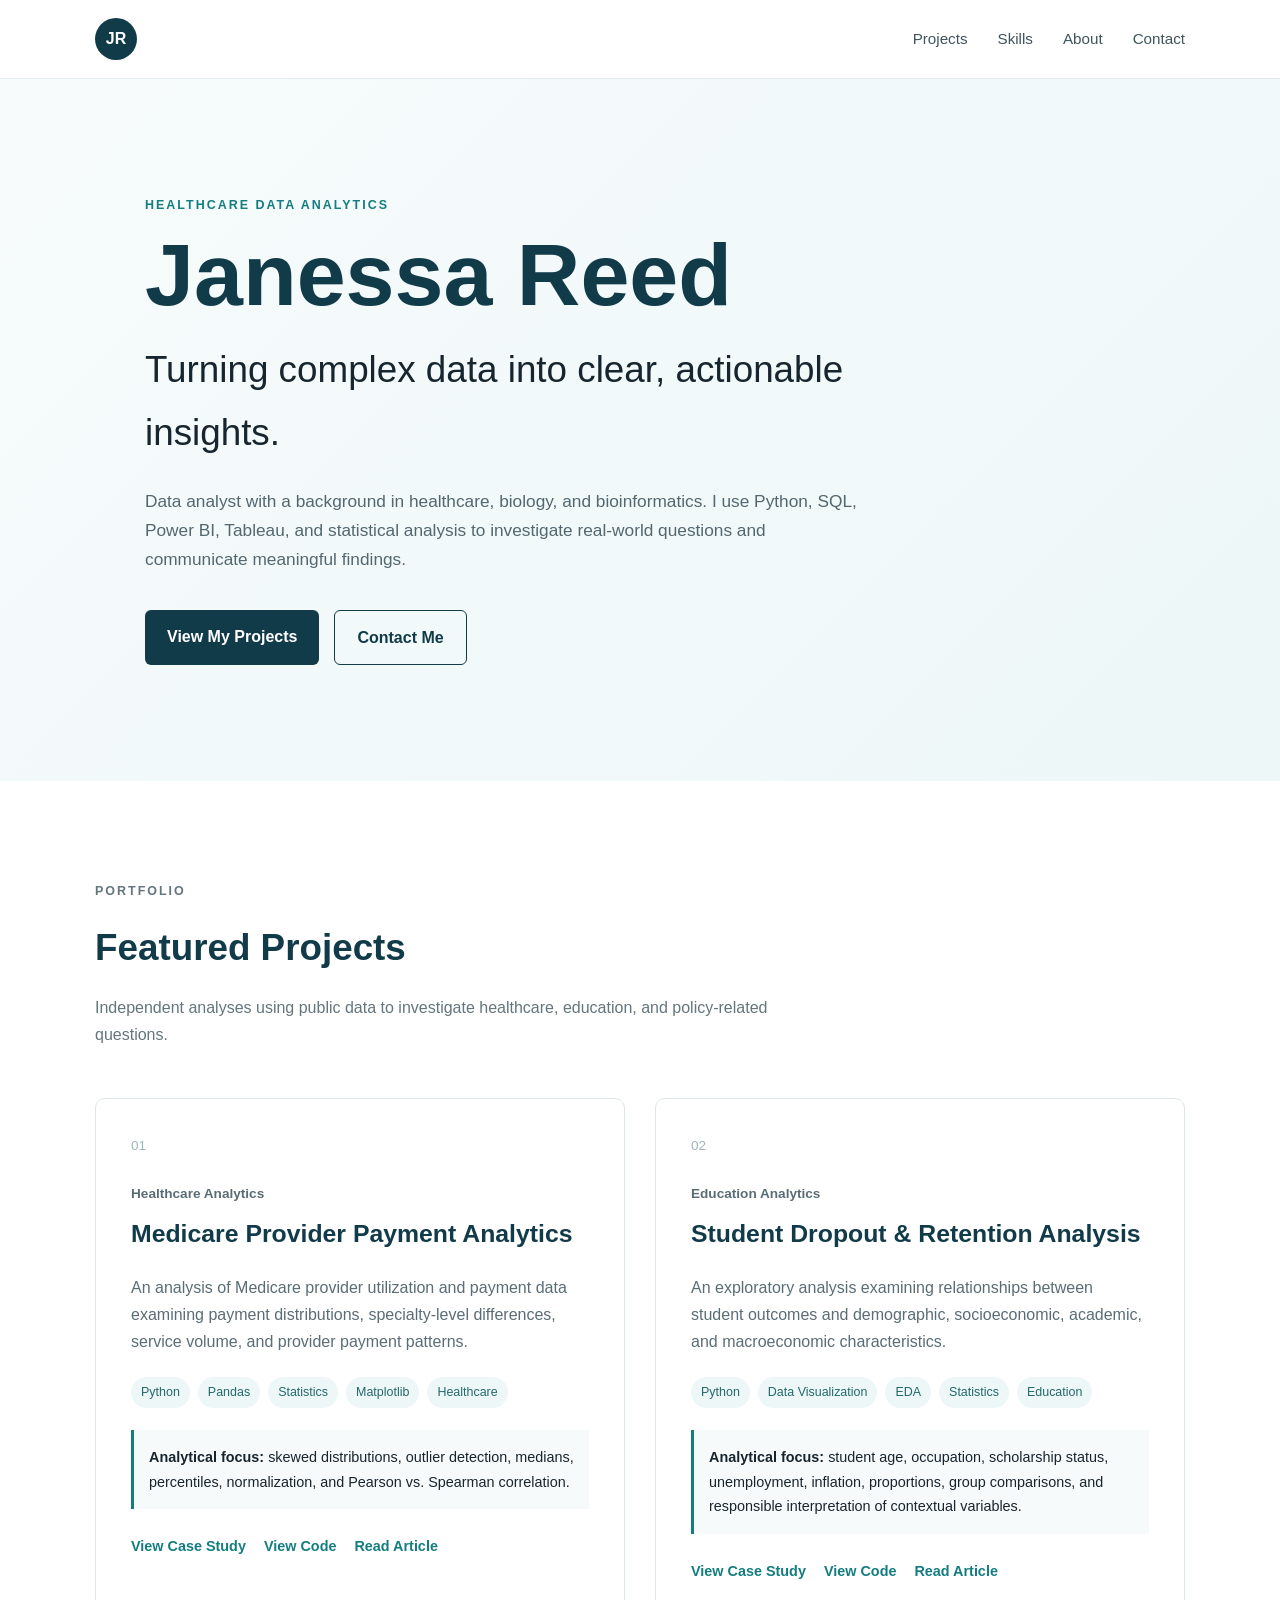
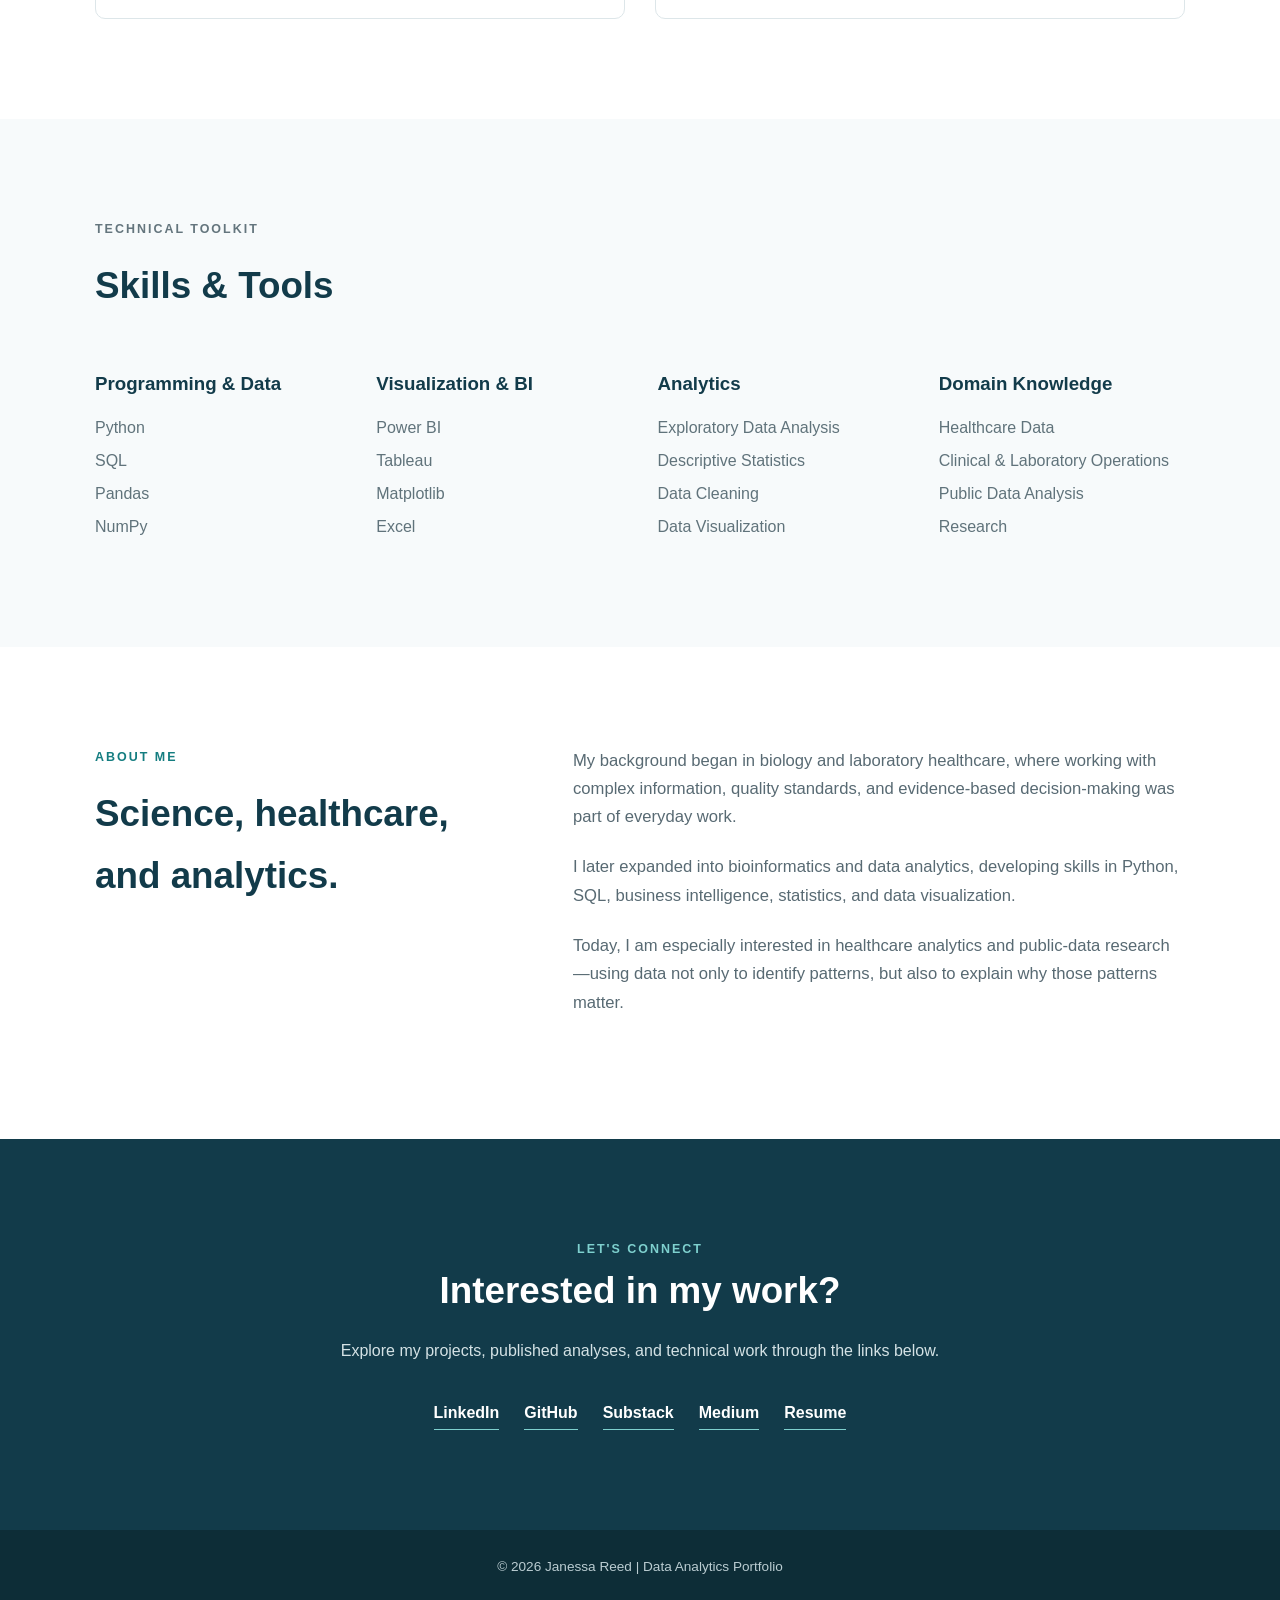
==== index.html @ a75a589b "Update index.html" ====
<!DOCTYPE html>
<html lang="en">
<head>
    <meta charset="UTF-8">
    <meta name="viewport" content="width=device-width, initial-scale=1.0">

    <title>Janessa Reed | Healthcare Data Analyst</title>

    <meta name="description"
          content="Janessa Reed's data analytics portfolio featuring healthcare, education, and public data analysis projects.">

    <link rel="stylesheet" href="style.css">
</head>

<body>

    <!-- Navigation -->
    <header>
        <nav class="navbar">
            <div class="logo">JR</div>

            <ul class="nav-links">
                <li><a href="#projects">Projects</a></li>
                <li><a href="#skills">Skills</a></li>
                <li><a href="#about">About</a></li>
                <li><a href="#contact">Contact</a></li>
            </ul>
        </nav>
    </header>


    <!-- Hero Section -->
    <main>

        <section class="hero">
            <div class="hero-content">

                <p class="eyebrow">HEALTHCARE DATA ANALYTICS</p>

                <h1>Janessa Reed</h1>

                <h2>
                    Turning complex data into clear, actionable insights.
                </h2>

                <p class="hero-description">
                    Data analyst with a background in healthcare, biology, and
                    bioinformatics. I use Python, SQL, Power BI, Tableau, and
                    statistical analysis to investigate real-world questions
                    and communicate meaningful findings.
                </p>

                <div class="hero-buttons">
                    <a href="#projects" class="button primary-button">
                        View My Projects
                    </a>

                    <a href="#contact" class="button secondary-button">
                        Contact Me
                    </a>
                </div>

            </div>
        </section>


        <!-- Featured Projects -->
        <section id="projects" class="section">

            <div class="section-heading">
                <p class="eyebrow">PORTFOLIO</p>

                <h2>Featured Projects</h2>

                <p>
                    Independent analyses using public data to investigate
                    healthcare, education, and policy-related questions.
                </p>
            </div>


            <div class="project-grid">

                <!-- Medicare Project -->
                <article class="project-card">

                    <div class="project-number">01</div>

                    <p class="project-category">
                        Healthcare Analytics
                    </p>

                    <h3>
                        Medicare Provider Payment Analytics
                    </h3>

                    <p>
                        An analysis of Medicare provider utilization and payment
                        data examining payment distributions, specialty-level
                        differences, service volume, and provider payment patterns.
                    </p>

                    <div class="project-tags">
                        <span>Python</span>
                        <span>Pandas</span>
                        <span>Statistics</span>
                        <span>Matplotlib</span>
                        <span>Healthcare</span>
                    </div>

                    <div class="project-insight">
                        <strong>Analytical focus:</strong>
                        skewed distributions, outlier detection, medians,
                        percentiles, normalization, and Pearson vs. Spearman
                        correlation.
                    </div>

                    <div class="project-links">

                        <a href="medicare.html">
                            View Case Study
                        </a>

                        <a href="https://github.com/jreed2021/medicare-provider-payment-analysis"
                           target="_blank"
                           rel="noopener noreferrer">
                            View Code
                        </a>

                        <a href="https://medium.com/@reed.janessa21/why-do-some-medicare-providers-receive-more-volume-explains-a-lot-but-not-everything-f134012d2d88"
                           target="_blank"
                           rel="noopener noreferrer">
                            Read Article
                        </a>

                    </div>

                </article>


                <!-- Student Retention Project -->
                <article class="project-card">

                    <div class="project-number">02</div>

                    <p class="project-category">
                        Education Analytics
                    </p>

                    <h3>
                        Student Dropout &amp; Retention Analysis
                    </h3>

                    <p>
                        An exploratory analysis examining relationships between
                        student outcomes and demographic, socioeconomic, academic,
                        and macroeconomic characteristics.
                    </p>

                    <div class="project-tags">
                        <span>Python</span>
                        <span>Data Visualization</span>
                        <span>EDA</span>
                        <span>Statistics</span>
                        <span>Education</span>
                    </div>

                    <div class="project-insight">
                        <strong>Analytical focus:</strong>
                        student age, occupation, scholarship status,
                        unemployment, inflation, proportions, group comparisons,
                        and responsible interpretation of contextual variables.
                    </div>

                    <div class="project-links">

                        <a href="retention.html">
                            View Case Study
                        </a>

                        <a href="https://github.com/jreed2021/student-dropout-analysis"
                           target="_blank"
                           rel="noopener noreferrer">
                            View Code
                        </a>

                        <a href="https://substack.com/home/post/p-208876936"
                           target="_blank"
                           rel="noopener noreferrer">
                            Read Article
                        </a>

                    </div>

                </article>

            </div>

        </section>


        <!-- Skills -->
        <section id="skills" class="section alternate-section">

            <div class="section-heading">
                <p class="eyebrow">TECHNICAL TOOLKIT</p>

                <h2>Skills &amp; Tools</h2>
            </div>


            <div class="skills-grid">

                <div class="skill-group">
                    <h3>Programming &amp; Data</h3>

                    <p>Python</p>
                    <p>SQL</p>
                    <p>Pandas</p>
                    <p>NumPy</p>
                </div>


                <div class="skill-group">
                    <h3>Visualization &amp; BI</h3>

                    <p>Power BI</p>
                    <p>Tableau</p>
                    <p>Matplotlib</p>
                    <p>Excel</p>
                </div>


                <div class="skill-group">
                    <h3>Analytics</h3>

                    <p>Exploratory Data Analysis</p>
                    <p>Descriptive Statistics</p>
                    <p>Data Cleaning</p>
                    <p>Data Visualization</p>
                </div>


                <div class="skill-group">
                    <h3>Domain Knowledge</h3>

                    <p>Healthcare Data</p>
                    <p>Clinical &amp; Laboratory Operations</p>
                    <p>Public Data Analysis</p>
                    <p>Research</p>
                </div>

            </div>

        </section>


        <!-- About -->
        <section id="about" class="section">

            <div class="about-grid">

                <div>
                    <p class="eyebrow">ABOUT ME</p>

                    <h2>
                        Science, healthcare, and analytics.
                    </h2>
                </div>


                <div class="about-text">

                    <p>
                        My background began in biology and laboratory healthcare,
                        where working with complex information, quality standards,
                        and evidence-based decision-making was part of everyday work.
                    </p>

                    <p>
                        I later expanded into bioinformatics and data analytics,
                        developing skills in Python, SQL, business intelligence,
                        statistics, and data visualization.
                    </p>

                    <p>
                        Today, I am especially interested in healthcare analytics
                        and public-data research—using data not only to identify
                        patterns, but also to explain why those patterns matter.
                    </p>

                </div>

            </div>

        </section>


        <!-- Contact -->
        <section id="contact" class="contact-section">

            <p class="eyebrow">
                LET'S CONNECT
            </p>

            <h2>
                Interested in my work?
            </h2>

            <p>
                Explore my projects, published analyses, and technical work
                through the links below.
            </p>


            <div class="contact-links">

                <a href="https://www.linkedin.com/in/janessa-clark-reed-els-aab-413263111/"
                   target="_blank"
                   rel="noopener noreferrer">
                    LinkedIn
                </a>

                <a href="https://github.com/jreed2021"
                   target="_blank"
                   rel="noopener noreferrer">
                    GitHub
                </a>

                <a href="https://substack.com/@janessareed"
                   target="_blank"
                   rel="noopener noreferrer">
                    Substack
                </a>

                <a href="https://medium.com/@reed.janessa21"
                   target="_blank"
                   rel="noopener noreferrer">
                    Medium
                </a>

                <a href="#"
                   target="_blank">
                    Resume
                </a>

            </div>

        </section>

    </main>


    <!-- Footer -->
    <footer>
        <p>
            © 2026 Janessa Reed | Data Analytics Portfolio
        </p>
    </footer>

</body>
</html>
---- style.css ----
/* ------------------------------
   BASE STYLES
-------------------------------- */

* {
    margin: 0;
    padding: 0;
    box-sizing: border-box;
}

html {
    scroll-behavior: smooth;
}

body {
    font-family: Arial, Helvetica, sans-serif;
    background: #ffffff;
    color: #17252f;
    line-height: 1.7;
}

a {
    text-decoration: none;
    color: inherit;
}


/* ------------------------------
   NAVIGATION
-------------------------------- */

header {
    background: #ffffff;
    border-bottom: 1px solid #e5ecef;
    position: sticky;
    top: 0;
    z-index: 1000;
}

.navbar {
    max-width: 1150px;
    margin: auto;
    padding: 18px 30px;

    display: flex;
    align-items: center;
    justify-content: space-between;
}

.logo {
    background: #123b4a;
    color: white;

    width: 42px;
    height: 42px;

    border-radius: 50%;

    display: flex;
    align-items: center;
    justify-content: center;

    font-weight: bold;
}

.nav-links {
    list-style: none;
    display: flex;
    gap: 30px;
}

.nav-links a {
    font-size: 0.95rem;
    color: #40545e;
}

.nav-links a:hover {
    color: #147d80;
}


/* ------------------------------
   HERO
-------------------------------- */

.hero {
    min-height: 78vh;

    display: flex;
    align-items: center;

    background:
        linear-gradient(
            135deg,
            #f7fbfc,
            #edf7f7
        );
}

.hero-content {
    max-width: 1050px;
    width: 100%;
    margin: auto;
    padding: 90px 30px;
}

.eyebrow {
    font-size: 0.78rem;
    font-weight: bold;
    letter-spacing: 2px;

    color: #147d80;

    margin-bottom: 15px;
}

.hero h1 {
    font-size: clamp(3rem, 7vw, 5.5rem);
    line-height: 1;

    color: #123b4a;

    margin-bottom: 20px;
}

.hero h2 {
    max-width: 750px;

    font-size: clamp(1.5rem, 3vw, 2.3rem);
    font-weight: 500;

    margin-bottom: 22px;
}

.hero-description {
    max-width: 720px;

    font-size: 1.08rem;
    color: #536771;

    margin-bottom: 35px;
}

.hero-buttons {
    display: flex;
    flex-wrap: wrap;
    gap: 15px;
}

.button {
    display: inline-block;

    padding: 13px 22px;

    border-radius: 6px;

    font-weight: bold;
}

.primary-button {
    background: #123b4a;
    color: white;
}

.primary-button:hover {
    background: #0e303c;
}

.secondary-button {
    border: 1px solid #123b4a;
    color: #123b4a;
}

.secondary-button:hover {
    background: #eef5f6;
}


/* ------------------------------
   GENERAL SECTIONS
-------------------------------- */

.section {
    max-width: 1150px;
    margin: auto;
    padding: 100px 30px;
}

.alternate-section {
    max-width: none;

    padding-left: max(30px, calc((100% - 1090px) / 2));
    padding-right: max(30px, calc((100% - 1090px) / 2));

    background: #f7fafb;
}

.section-heading {
    max-width: 680px;
    margin-bottom: 50px;
}

.section-heading h2,
.about-grid h2,
.contact-section h2 {
    font-size: 2.3rem;
    color: #123b4a;
    margin-bottom: 14px;
}

.section-heading p {
    color: #64757d;
}


/* ------------------------------
   PROJECTS
-------------------------------- */

.project-grid {
    display: grid;

    grid-template-columns:
        repeat(auto-fit, minmax(320px, 1fr));

    gap: 30px;
}

.project-card {
    border: 1px solid #dde6e9;

    border-radius: 10px;

    padding: 35px;

    background: white;

    transition:
        transform 0.2s ease,
        box-shadow 0.2s ease;
}

.project-card:hover {
    transform: translateY(-5px);

    box-shadow:
        0 14px 35px rgba(18, 59, 74, 0.08);
}

.project-number {
    color: #9eb7bb;
    font-size: 0.85rem;

    margin-bottom: 25px;
}

.project-category {
    color: #147d80;

    font-weight: bold;
    font-size: 0.85rem;

    margin-bottom: 8px;
}

.project-card h3 {
    font-size: 1.55rem;

    color: #123b4a;

    margin-bottom: 18px;
}

.project-card > p {
    color: #5a6d76;
}

.project-tags {
    display: flex;

    flex-wrap: wrap;

    gap: 8px;

    margin: 22px 0;
}

.project-tags span {
    background: #edf7f7;

    color: #24686b;

    padding: 5px 10px;

    border-radius: 20px;

    font-size: 0.78rem;
}

.project-insight {
    background: #f7fafb;

    padding: 15px;

    border-left: 3px solid #147d80;

    font-size: 0.9rem;

    margin: 20px 0;
}

.project-links {
    display: flex;

    flex-wrap: wrap;

    gap: 18px;

    margin-top: 25px;
}

.project-links a {
    color: #147d80;

    font-weight: bold;

    font-size: 0.9rem;
}

.project-links a:hover {
    text-decoration: underline;
}


/* ------------------------------
   SKILLS
-------------------------------- */

.skills-grid {
    display: grid;

    grid-template-columns:
        repeat(auto-fit, minmax(210px, 1fr));

    gap: 35px;
}

.skill-group h3 {
    color: #123b4a;

    margin-bottom: 14px;
}

.skill-group p {
    color: #60737b;

    margin-bottom: 6px;
}


/* ------------------------------
   ABOUT
-------------------------------- */

.about-grid {
    display: grid;

    grid-template-columns: 1fr 1.5fr;

    gap: 70px;

    align-items: start;
}

.about-text p {
    margin-bottom: 22px;

    color: #586a73;

    font-size: 1.04rem;
}


/* ------------------------------
   CONTACT
-------------------------------- */

.contact-section {
    text-align: center;

    padding: 100px 30px;

    background: #123b4a;

    color: white;
}

.contact-section .eyebrow {
    color: #7ed0ce;
}

.contact-section h2 {
    color: white;
}

.contact-section > p {
    max-width: 600px;

    margin: auto;

    color: #d4e2e5;
}

.contact-links {
    display: flex;

    justify-content: center;

    flex-wrap: wrap;

    gap: 25px;

    margin-top: 35px;
}

.contact-links a {
    color: white;

    font-weight: bold;

    border-bottom: 1px solid #7ed0ce;

    padding-bottom: 3px;
}


/* ------------------------------
   FOOTER
-------------------------------- */

footer {
    text-align: center;

    padding: 25px;

    background: #0d2d37;

    color: #bbcdd2;

    font-size: 0.85rem;
}


/* ------------------------------
   MOBILE
-------------------------------- */

@media (max-width: 750px) {

    .navbar {
        padding: 15px 20px;
    }

    .nav-links {
        gap: 14px;
    }

    .nav-links a {
        font-size: 0.8rem;
    }

    .hero-content {
        padding: 70px 25px;
    }

    .section {
        padding: 75px 25px;
    }

    .about-grid {
        grid-template-columns: 1fr;

        gap: 25px;
    }

}
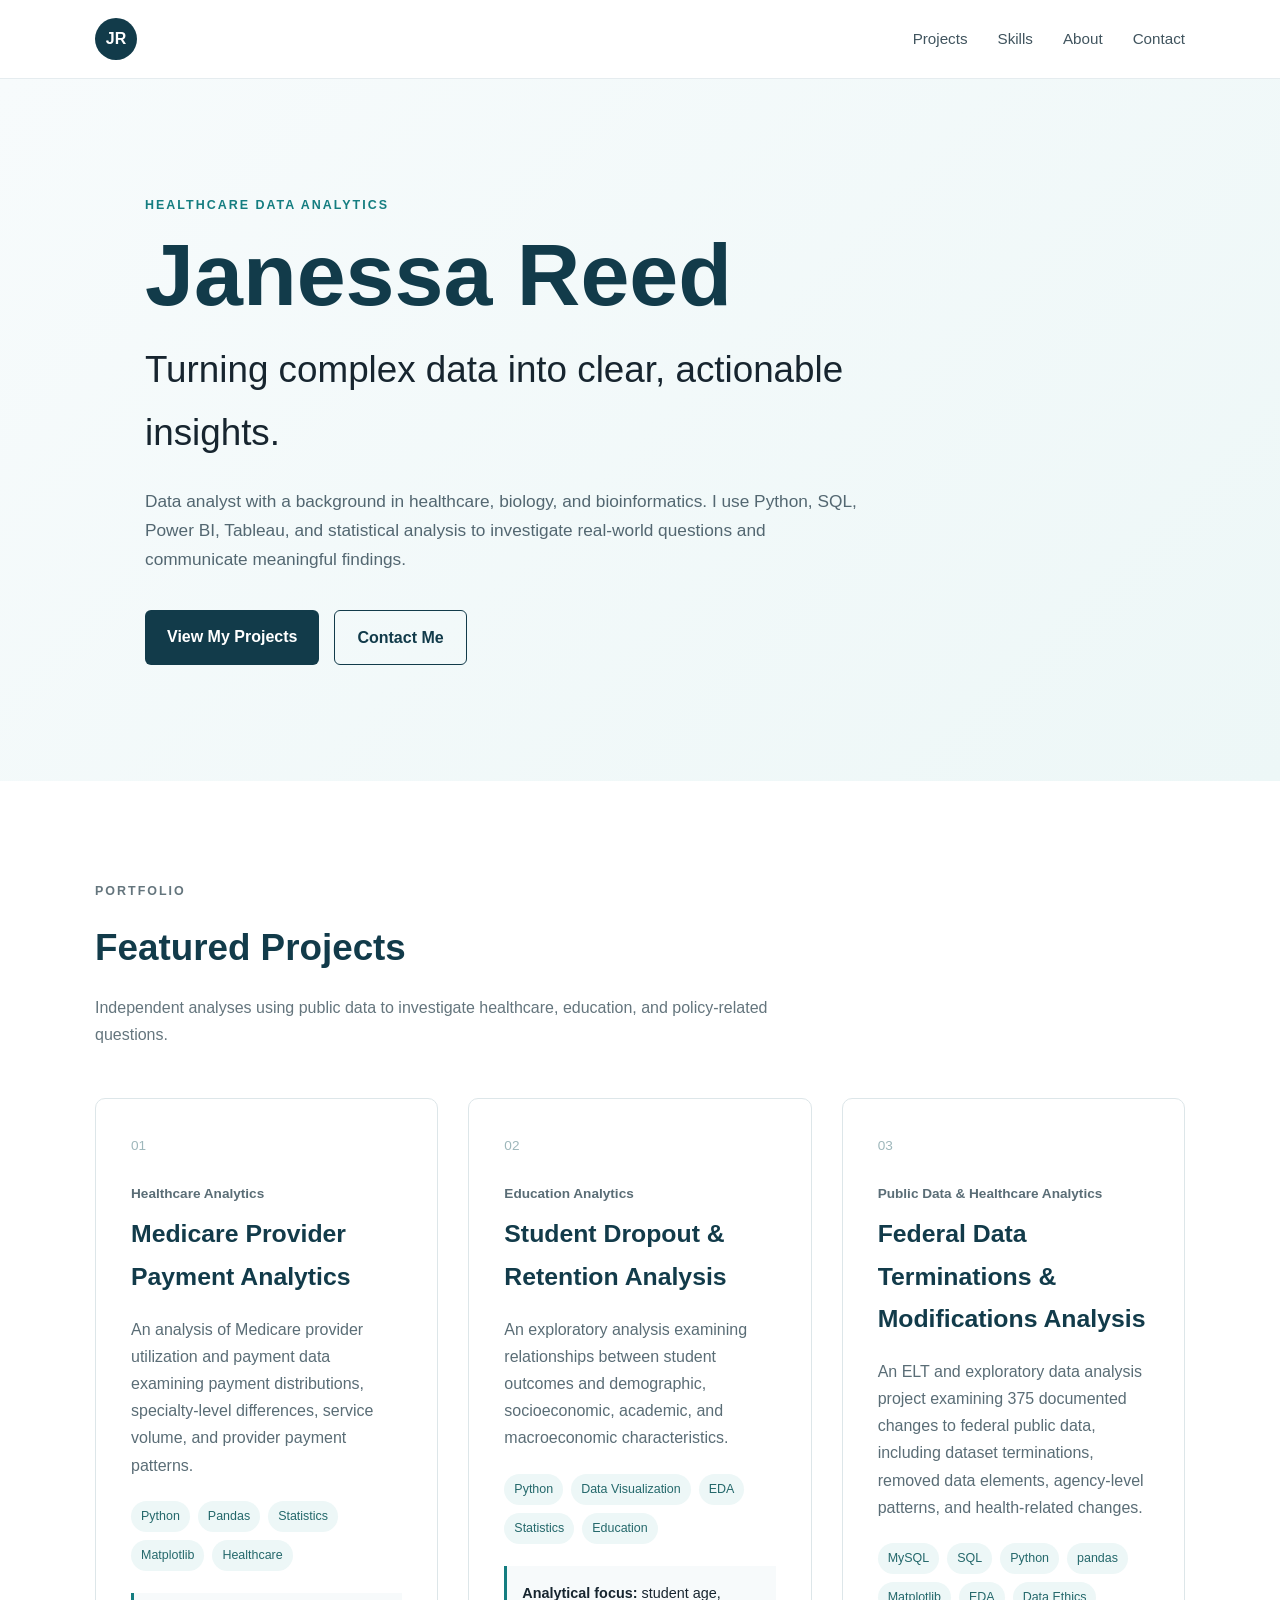
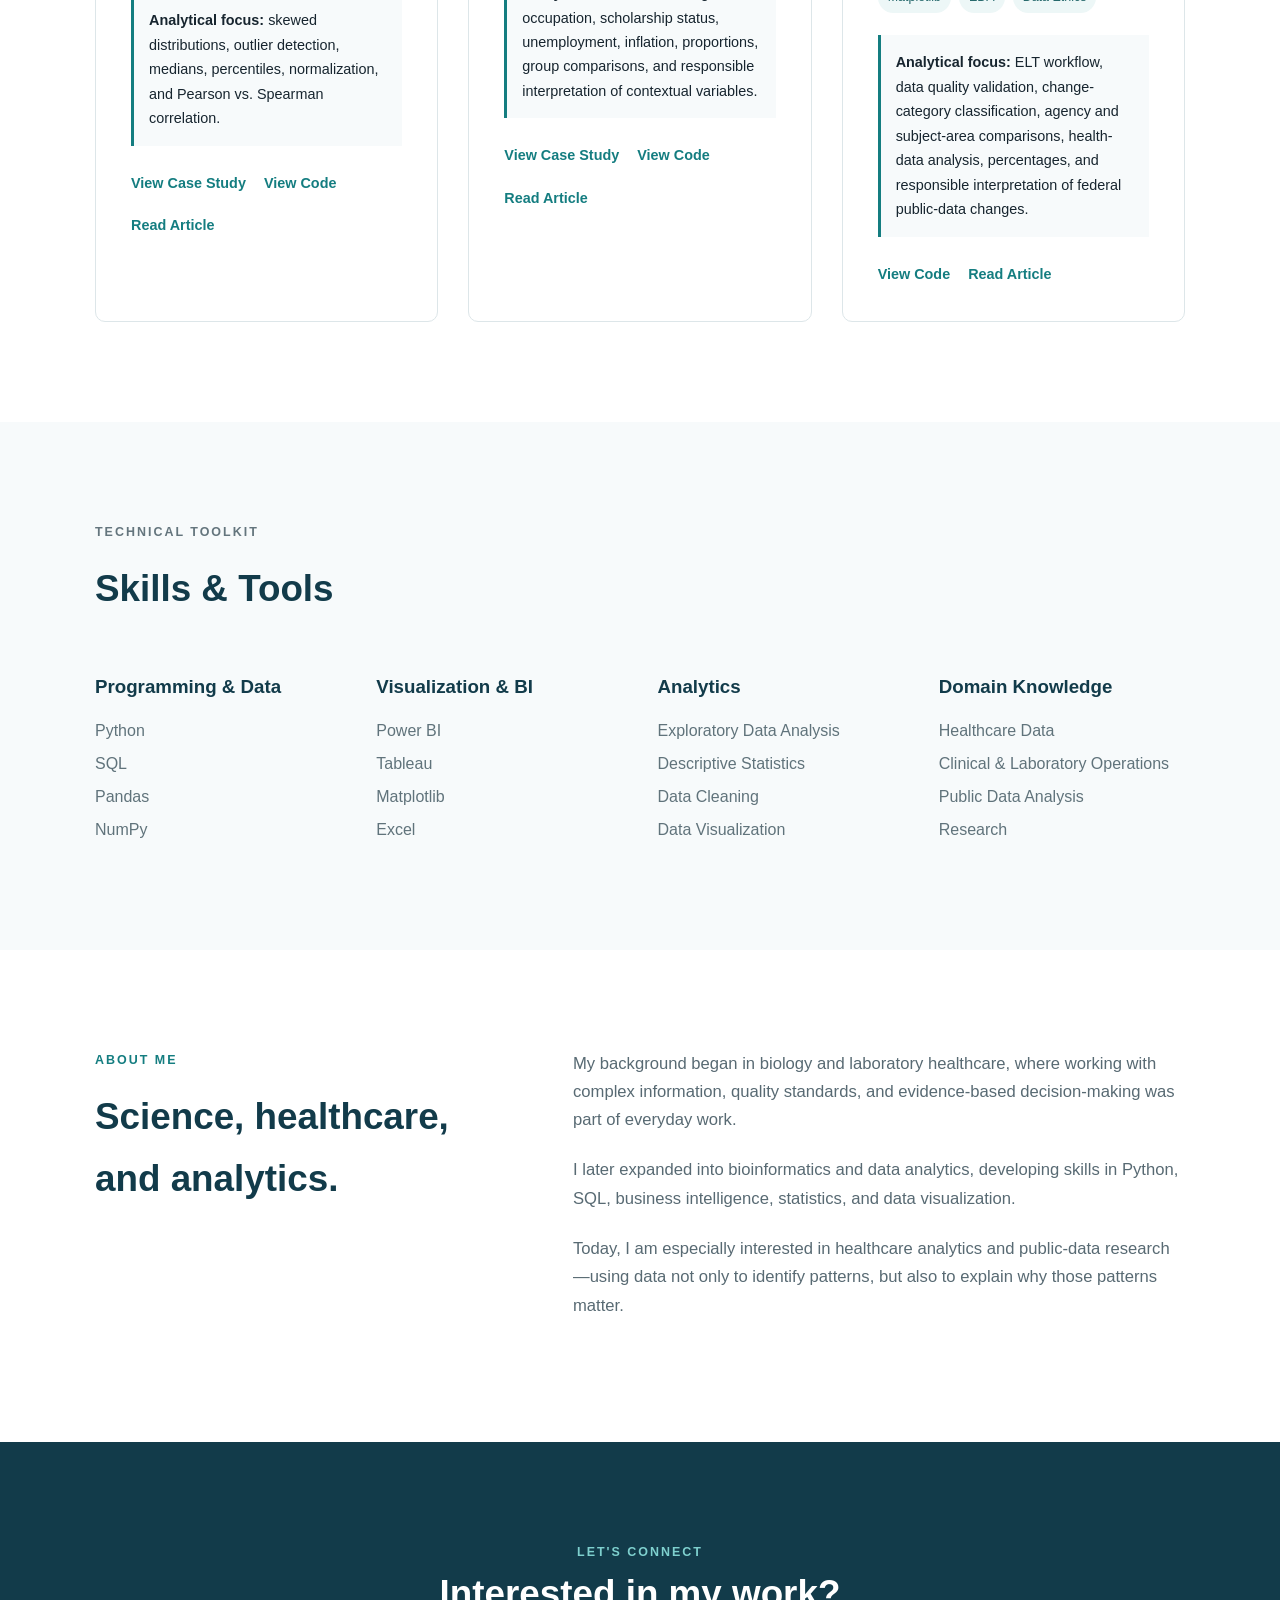
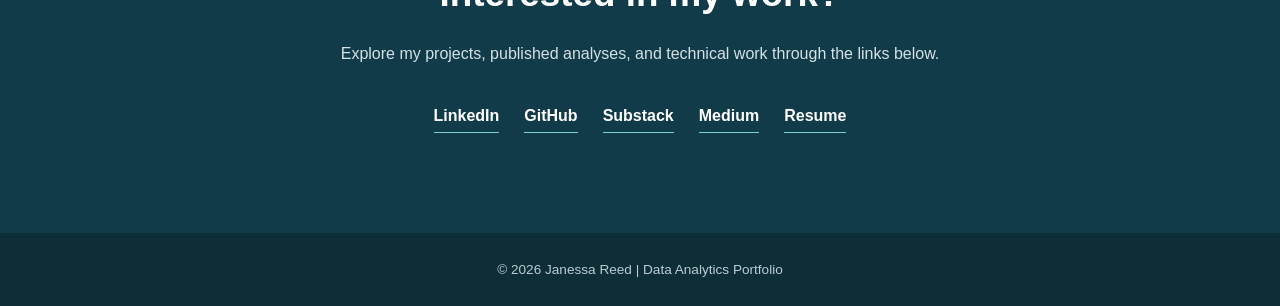
==== commit d4e82426: "Update index.html" ====
--- a/index.html
+++ b/index.html
@@ -194,9 +194,65 @@
 
                 </article>
 
-            </div>
-
-        </section>
+               <!-- Federal Data Terminations Project -->
+               <article class="project-card">
+
+                   <div class="project-number">03</div>
+
+                   <p class="project-category">
+                      Public Data &amp; Healthcare Analytics
+                   </p>
+
+                   <h3>
+                      Federal Data Terminations &amp; Modifications Analysis
+                   </h3>
+
+                   <p>
+                     An ELT and exploratory data analysis project examining
+                     375 documented changes to federal public data, including
+                     dataset terminations, removed data elements, agency-level
+                     patterns, and health-related changes.
+                    </p>
+
+                  <div class="project-tags">
+                      <span>MySQL</span>
+                      <span>SQL</span>
+                      <span>Python</span>
+                      <span>pandas</span>
+                      <span>Matplotlib</span>
+                      <span>EDA</span>
+                      <span>Data Ethics</span>
+                 </div>
+
+                 <div class="project-insight">
+                     <strong>Analytical focus:</strong>
+                     ELT workflow, data quality validation, change-category
+                     classification, agency and subject-area comparisons,
+                     health-data analysis, percentages, and responsible
+                    interpretation of federal public-data changes.
+                </div>
+
+                <div class="project-links">
+
+                    <a href="https://github.com/jreed2021/federal-data-termination-analysis"
+                       target="_blank"
+                       rel="noopener noreferrer">
+                       View Code
+                   </a>
+
+                <a href="https://medium.com/@reed.janessa21/when-the-data-disappears-what-i-found-after-analyzing-changes-to-federal-public-data-841e0a6fd6cc"
+                   target="_blank"
+                   rel="noopener noreferrer">
+                   Read Article
+               </a>
+
+             </div>
+
+</article> 
+ 
+</div>
+
+</section>
 
 
         <!-- Skills -->
@@ -338,12 +394,13 @@
                    rel="noopener noreferrer">
                     Medium
                 </a>
-
-                <a href="#"
-                   target="_blank">
+        
+                <a href="Janessa Reed, Data Analyst.pdf"
+                   target="_blank"
+                   rel="noopener noreferrer">
                     Resume
                 </a>
-
+              
             </div>
 
         </section>
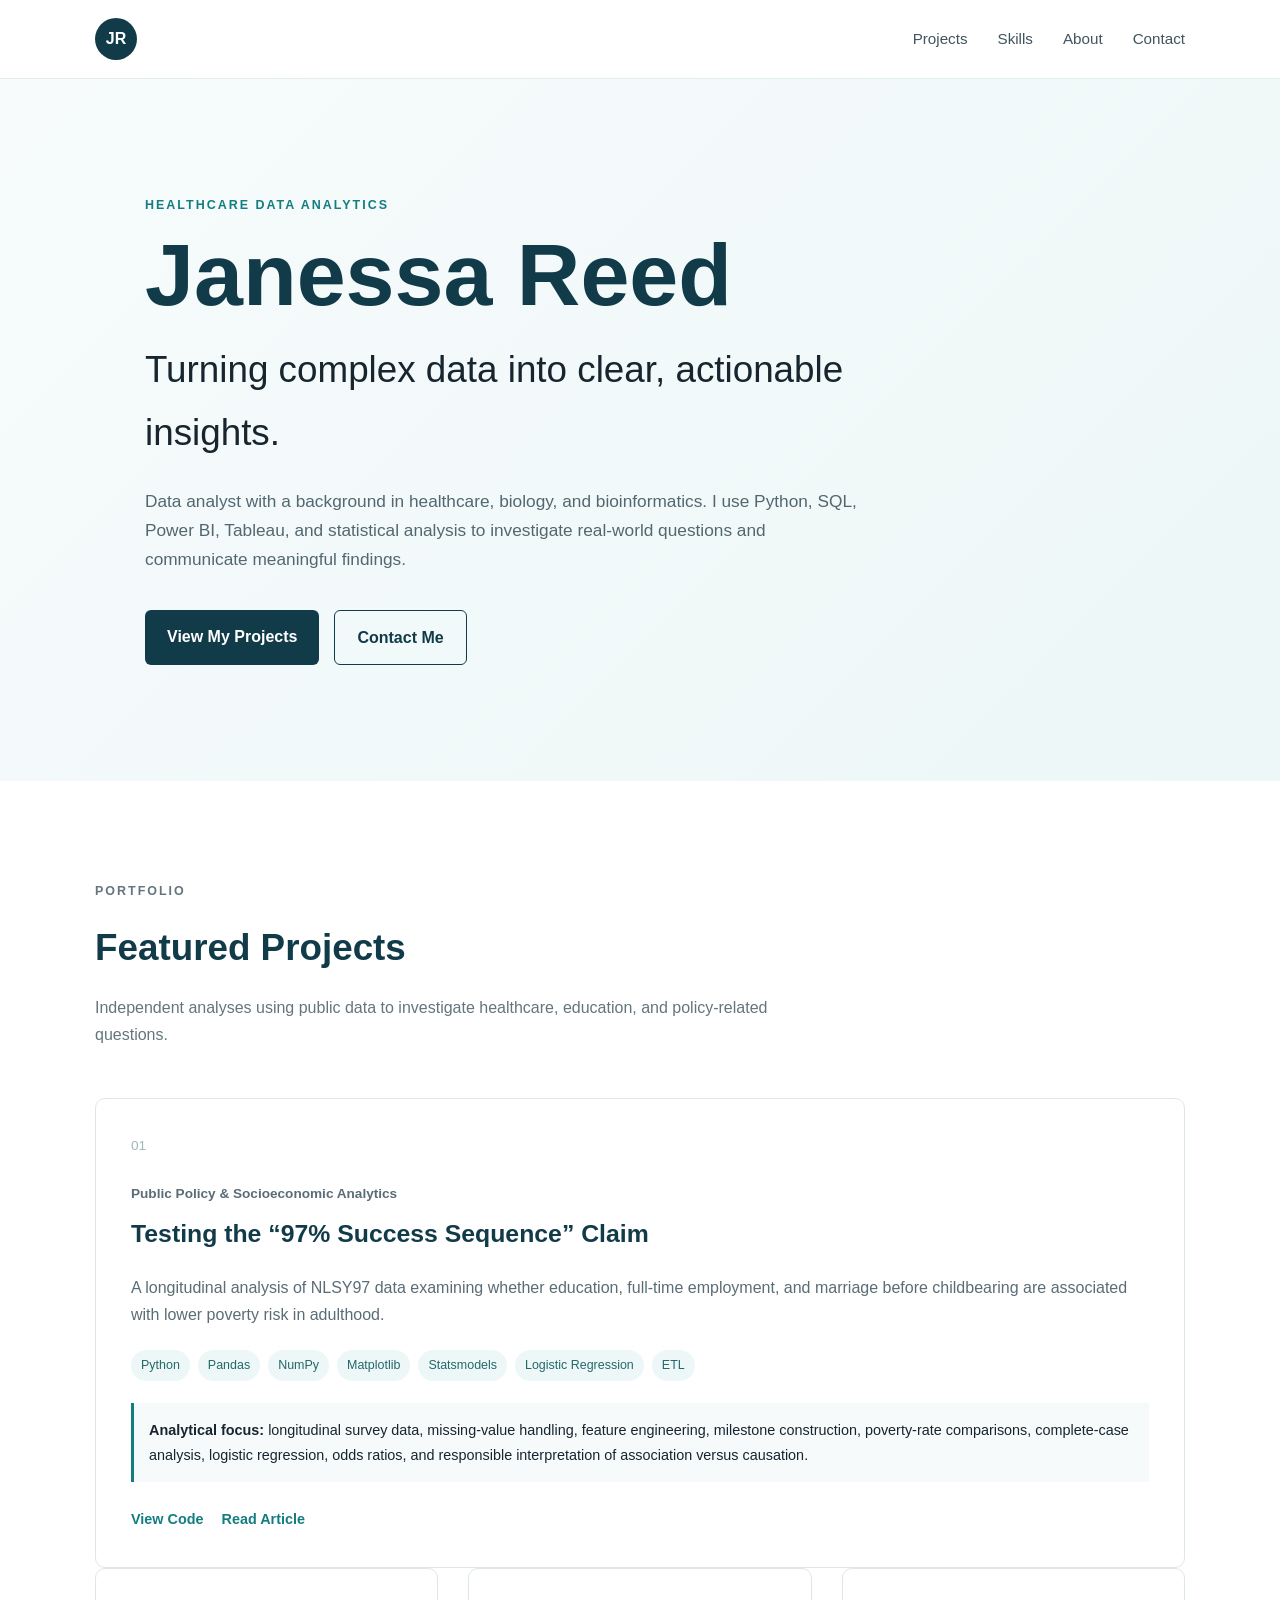
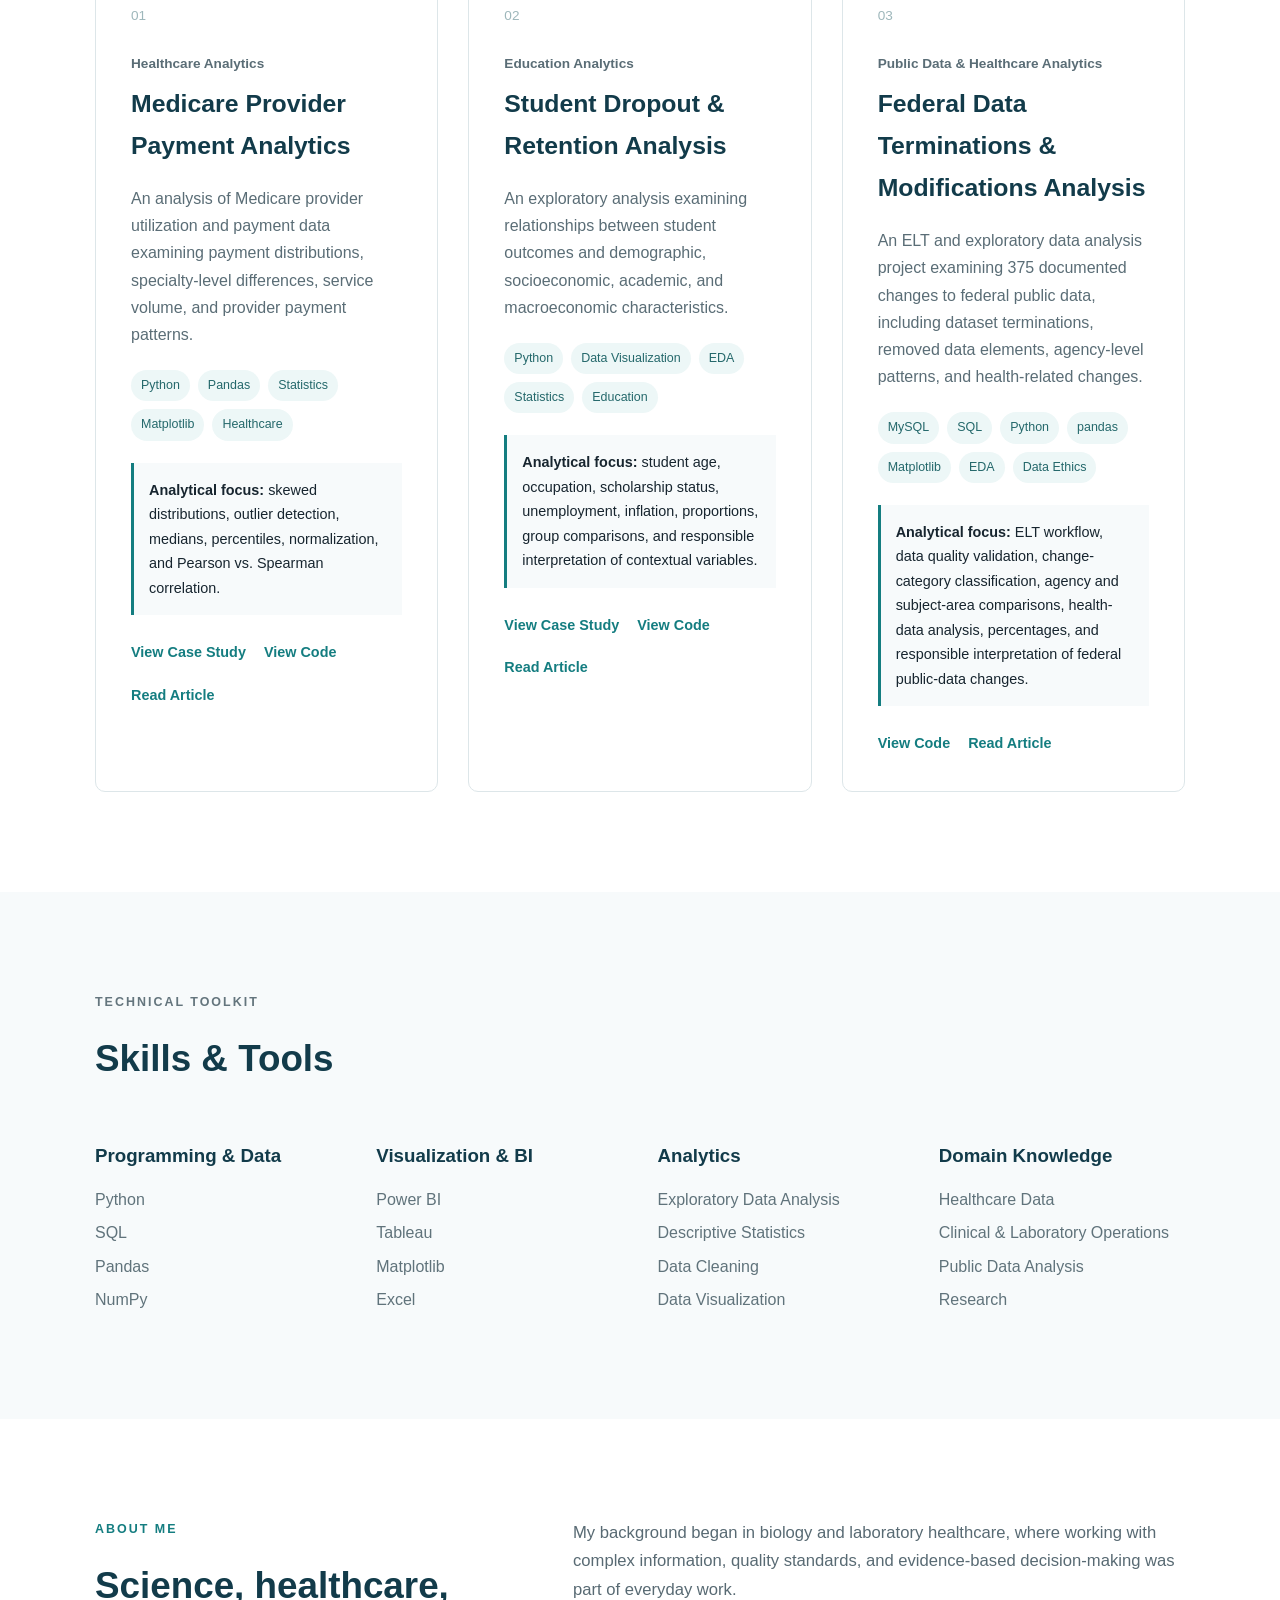
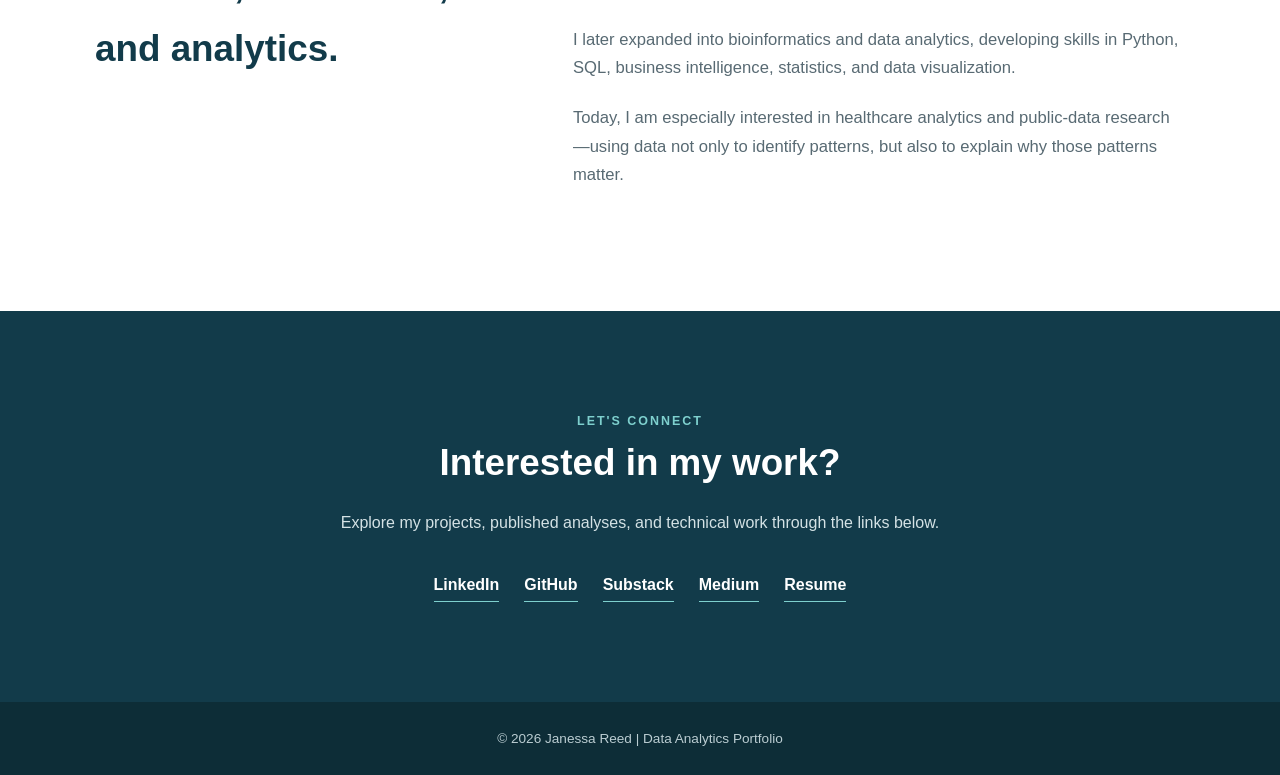
==== commit 792c8654: "Add Success Sequence Project card to index.html Added a new project card for the Success Sequence Pr" ====
--- a/index.html
+++ b/index.html
@@ -78,6 +78,60 @@
                 </p>
             </div>
 
+            <!-- Success Sequence Project -->
+<article class="project-card">
+
+    <div class="project-number">01</div>
+
+    <p class="project-category">
+        Public Policy &amp; Socioeconomic Analytics
+    </p>
+
+    <h3>
+        Testing the “97% Success Sequence” Claim
+    </h3>
+
+    <p>
+        A longitudinal analysis of NLSY97 data examining whether
+        education, full-time employment, and marriage before
+        childbearing are associated with lower poverty risk in adulthood.
+    </p>
+
+    <div class="project-tags">
+        <span>Python</span>
+        <span>Pandas</span>
+        <span>NumPy</span>
+        <span>Matplotlib</span>
+        <span>Statsmodels</span>
+        <span>Logistic Regression</span>
+        <span>ETL</span>
+    </div>
+
+    <div class="project-insight">
+        <strong>Analytical focus:</strong>
+        longitudinal survey data, missing-value handling, feature
+        engineering, milestone construction, poverty-rate comparisons,
+        complete-case analysis, logistic regression, odds ratios,
+        and responsible interpretation of association versus causation.
+    </div>
+
+    <div class="project-links">
+
+        <a href="https://github.com/jreed2021/success-sequence-nlsy97-analysis"
+           target="_blank"
+           rel="noopener noreferrer">
+            View Code
+        </a>
+
+        <a href="PASTE-YOUR-MEDIUM-ARTICLE-LINK-HERE"
+           target="_blank"
+           rel="noopener noreferrer">
+            Read Article
+        </a>
+
+    </div>
+
+</article>
 
             <div class="project-grid">
 
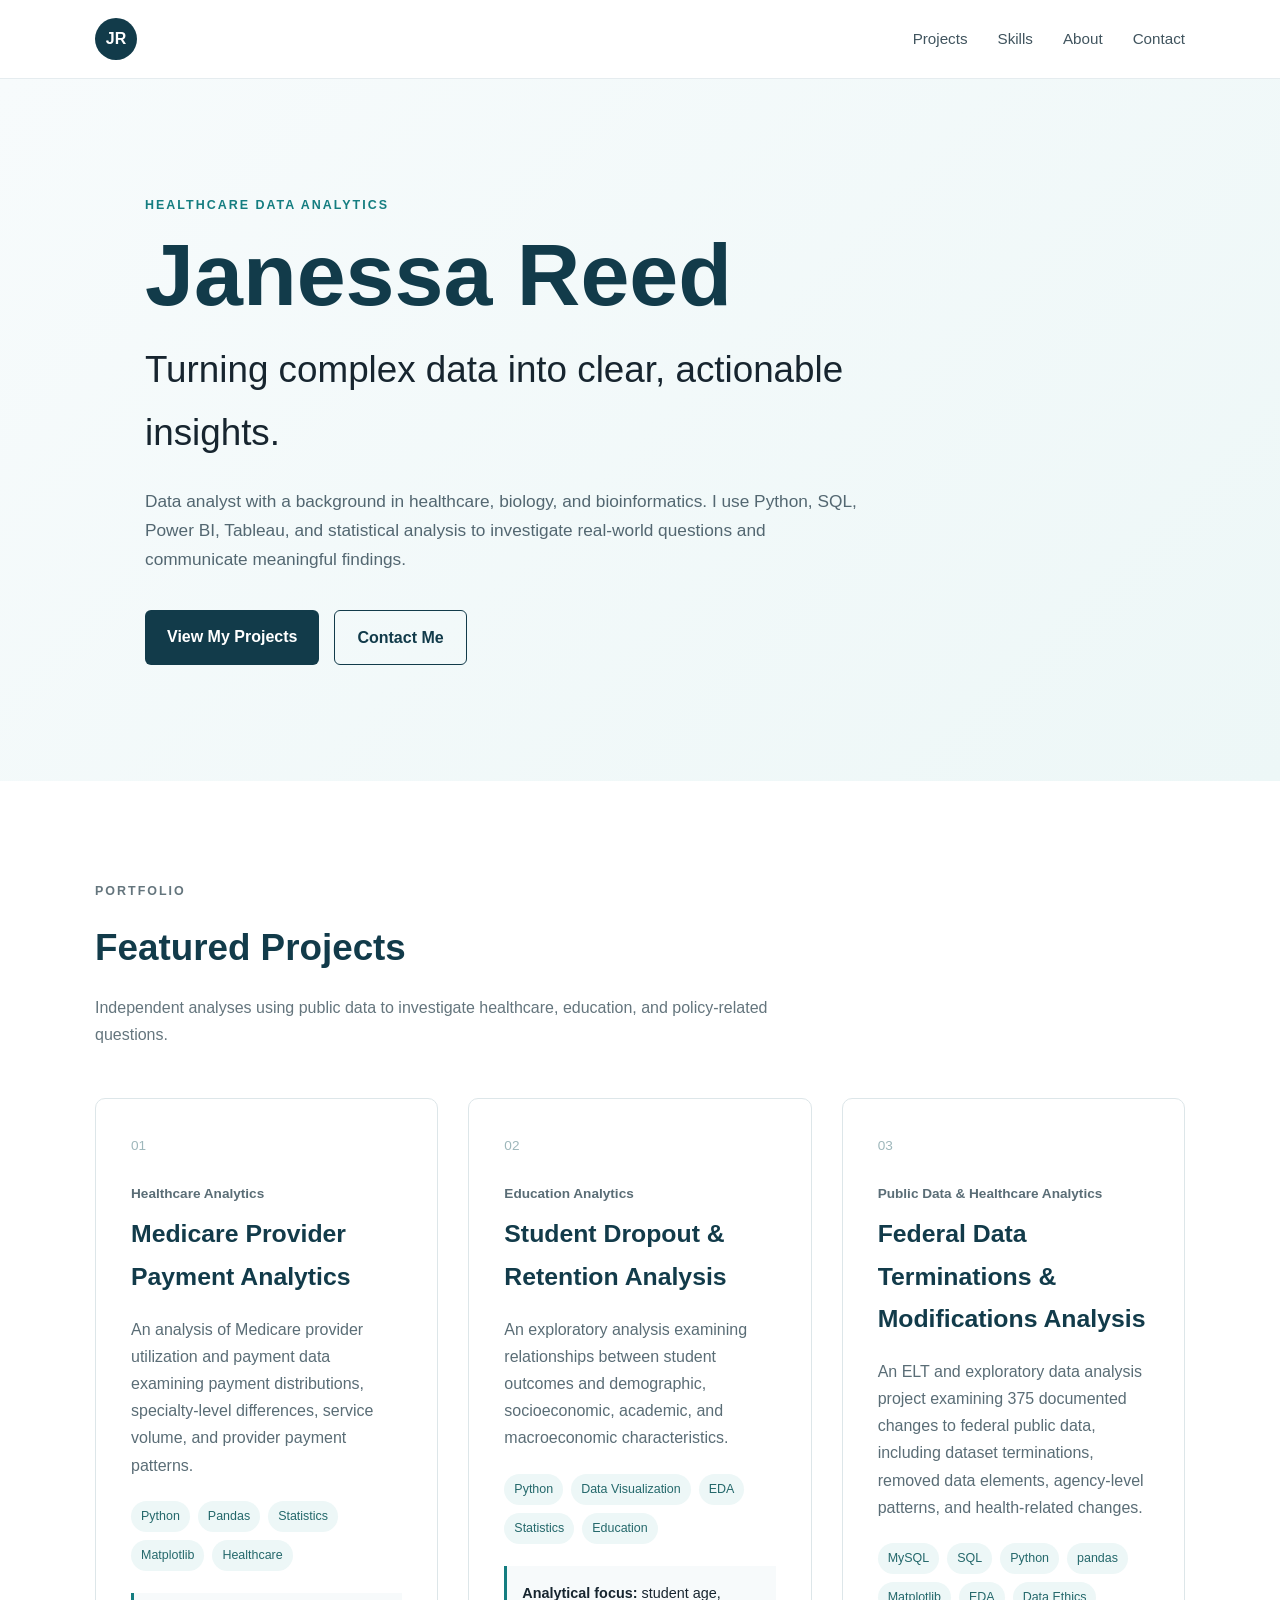
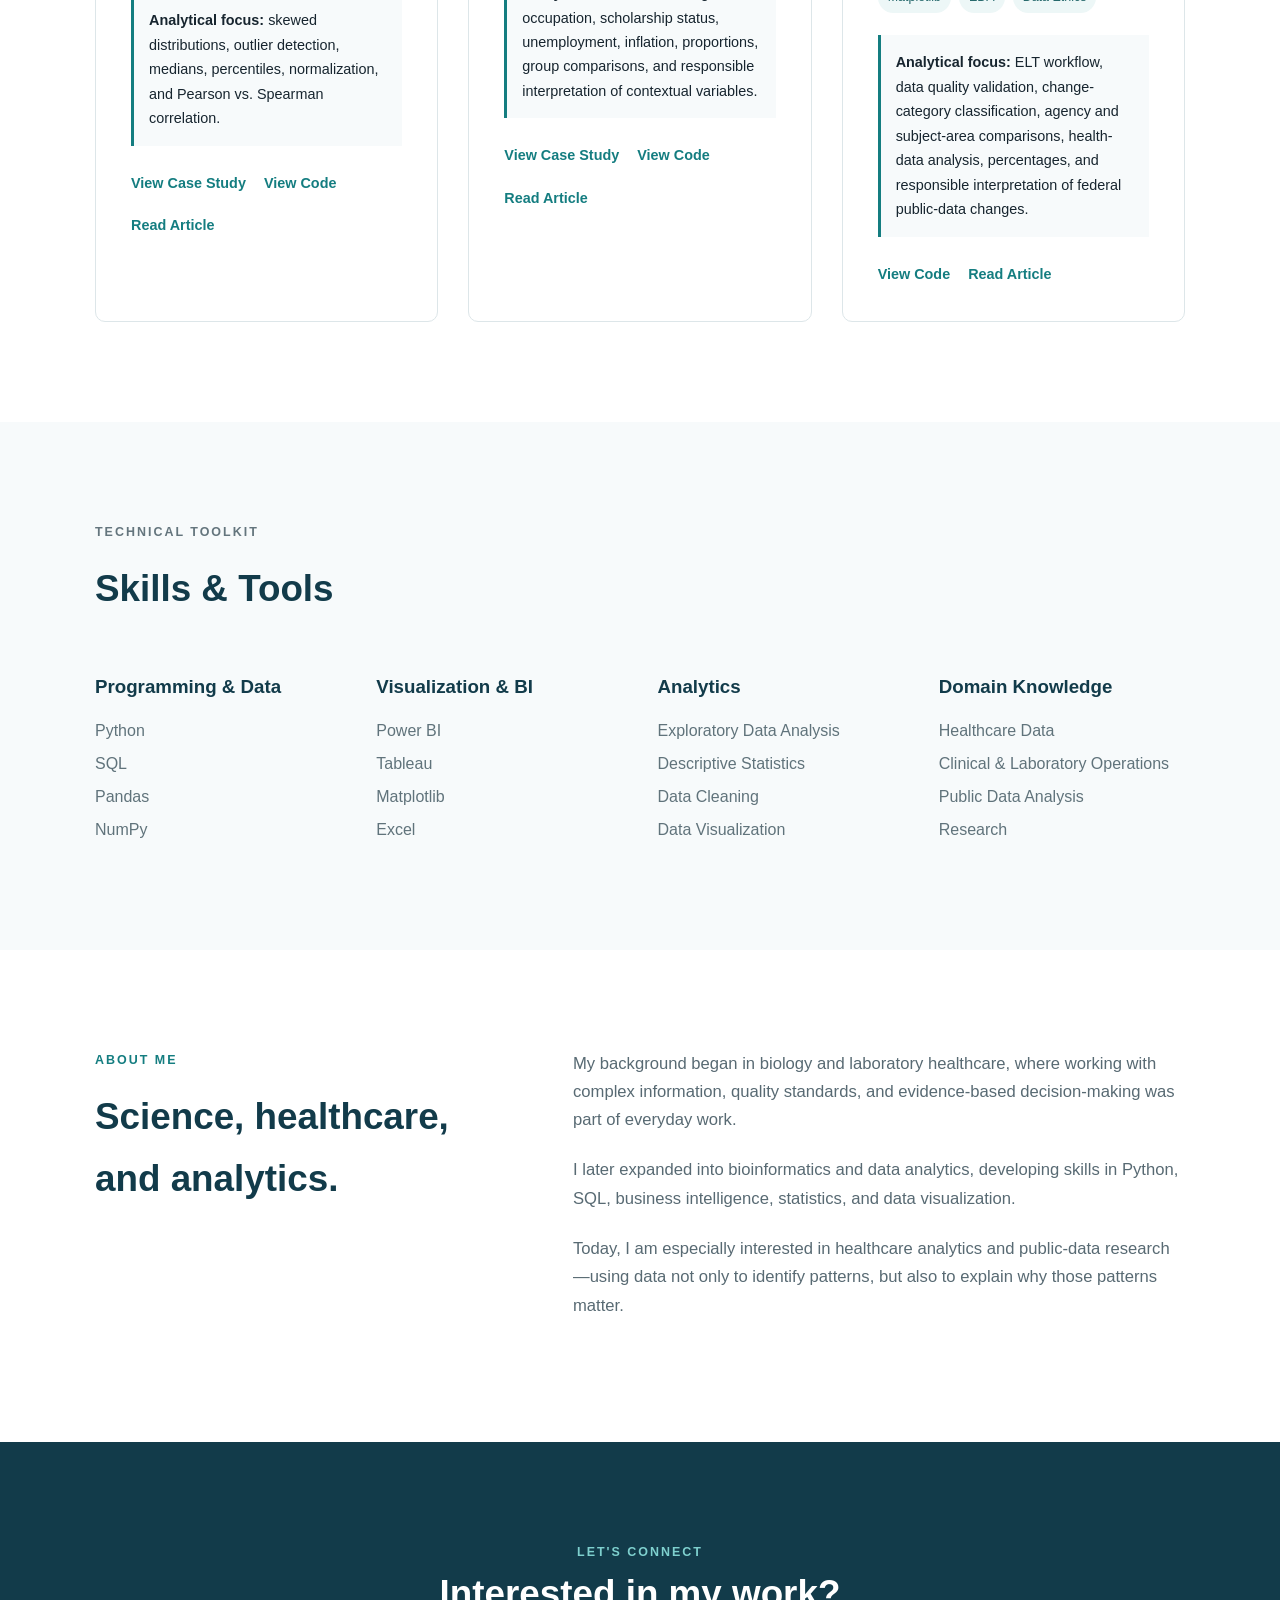
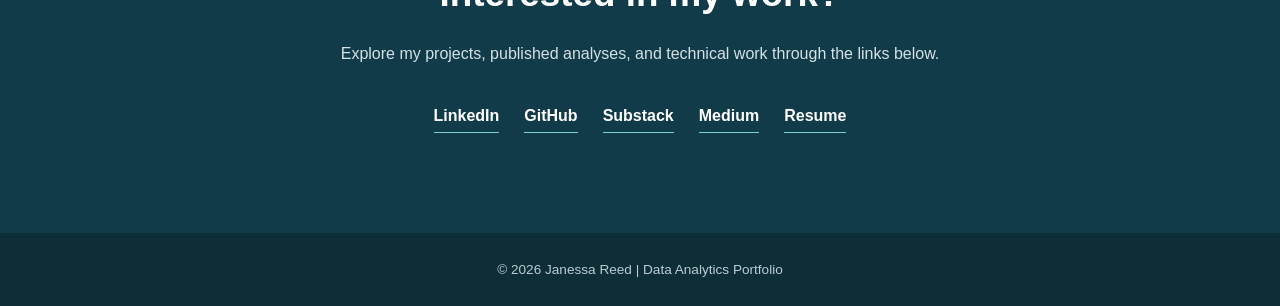
==== commit 066208cc: "Delete Success Sequence Project section Removed the Success Sequence Project section from index.html" ====
--- a/index.html
+++ b/index.html
@@ -77,61 +77,6 @@
                     healthcare, education, and policy-related questions.
                 </p>
             </div>
-
-            <!-- Success Sequence Project -->
-<article class="project-card">
-
-    <div class="project-number">01</div>
-
-    <p class="project-category">
-        Public Policy &amp; Socioeconomic Analytics
-    </p>
-
-    <h3>
-        Testing the “97% Success Sequence” Claim
-    </h3>
-
-    <p>
-        A longitudinal analysis of NLSY97 data examining whether
-        education, full-time employment, and marriage before
-        childbearing are associated with lower poverty risk in adulthood.
-    </p>
-
-    <div class="project-tags">
-        <span>Python</span>
-        <span>Pandas</span>
-        <span>NumPy</span>
-        <span>Matplotlib</span>
-        <span>Statsmodels</span>
-        <span>Logistic Regression</span>
-        <span>ETL</span>
-    </div>
-
-    <div class="project-insight">
-        <strong>Analytical focus:</strong>
-        longitudinal survey data, missing-value handling, feature
-        engineering, milestone construction, poverty-rate comparisons,
-        complete-case analysis, logistic regression, odds ratios,
-        and responsible interpretation of association versus causation.
-    </div>
-
-    <div class="project-links">
-
-        <a href="https://github.com/jreed2021/success-sequence-nlsy97-analysis"
-           target="_blank"
-           rel="noopener noreferrer">
-            View Code
-        </a>
-
-        <a href="PASTE-YOUR-MEDIUM-ARTICLE-LINK-HERE"
-           target="_blank"
-           rel="noopener noreferrer">
-            Read Article
-        </a>
-
-    </div>
-
-</article>
 
             <div class="project-grid">
 
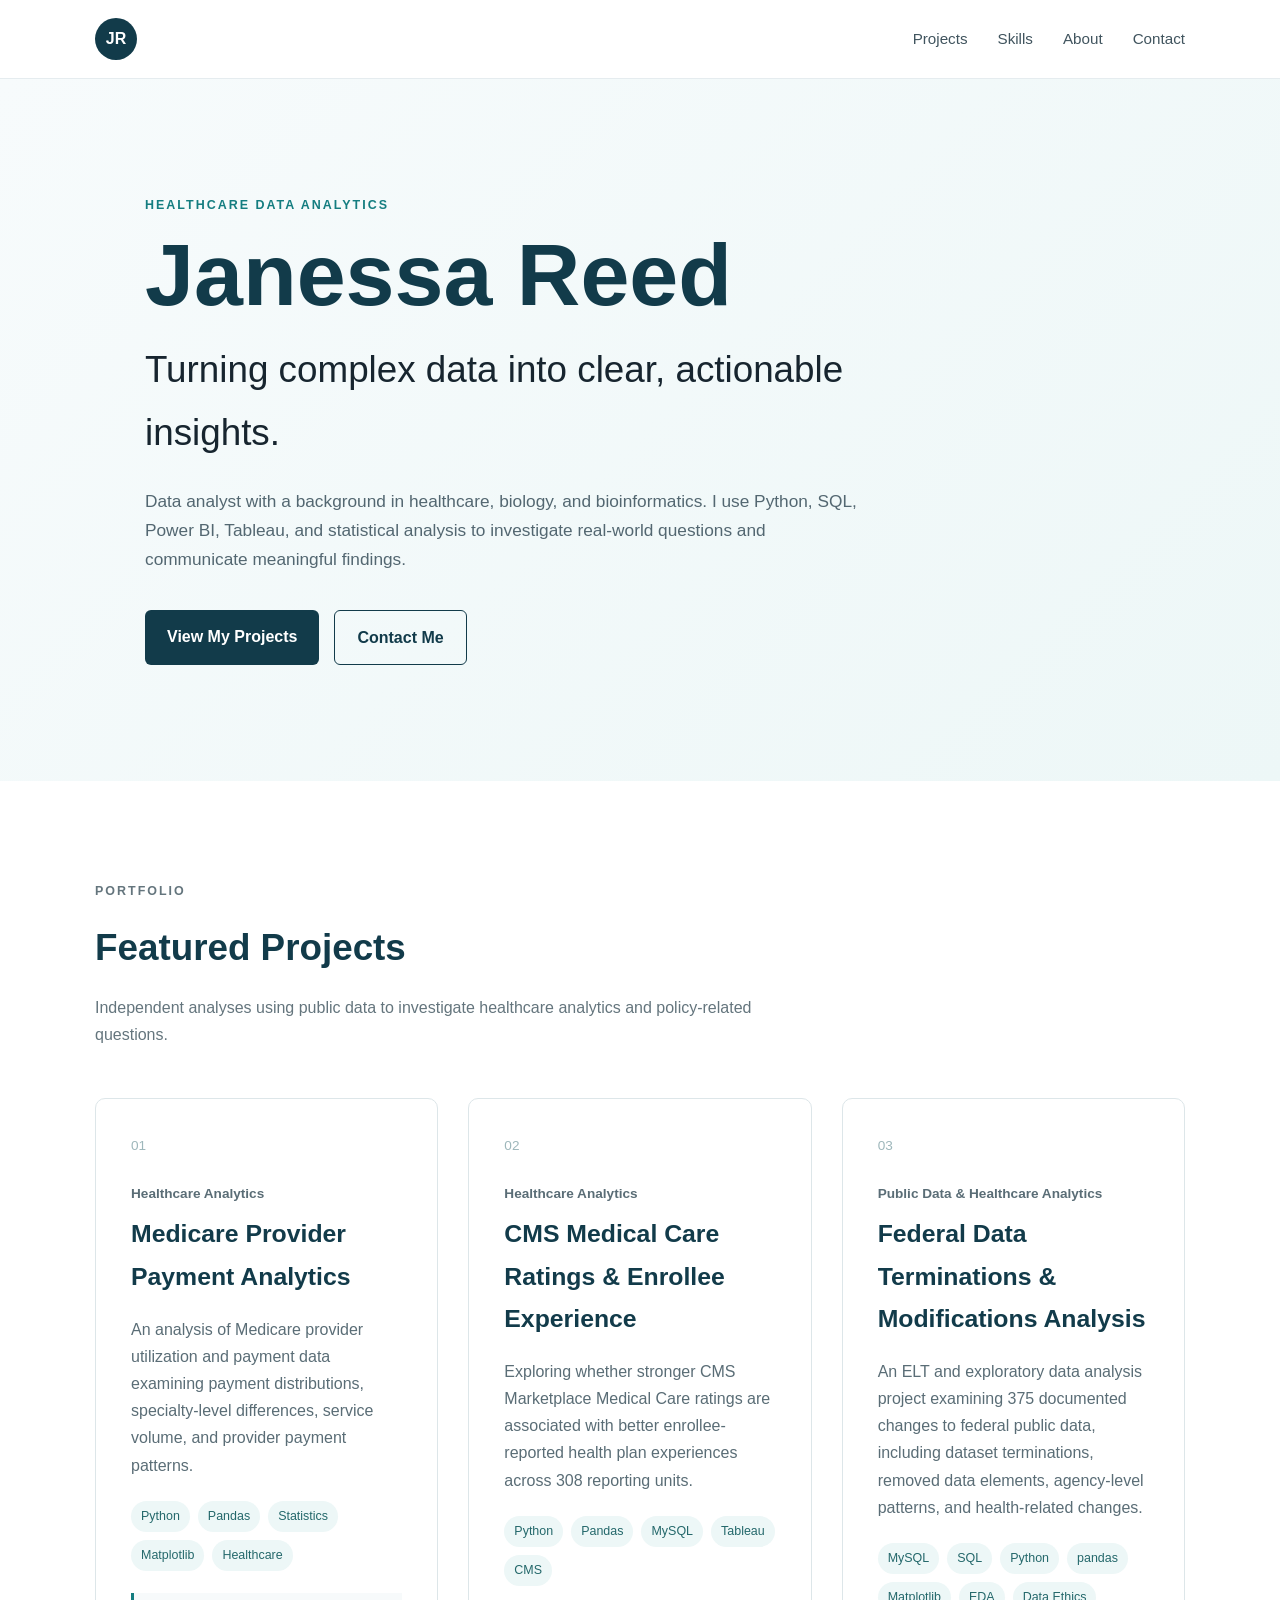
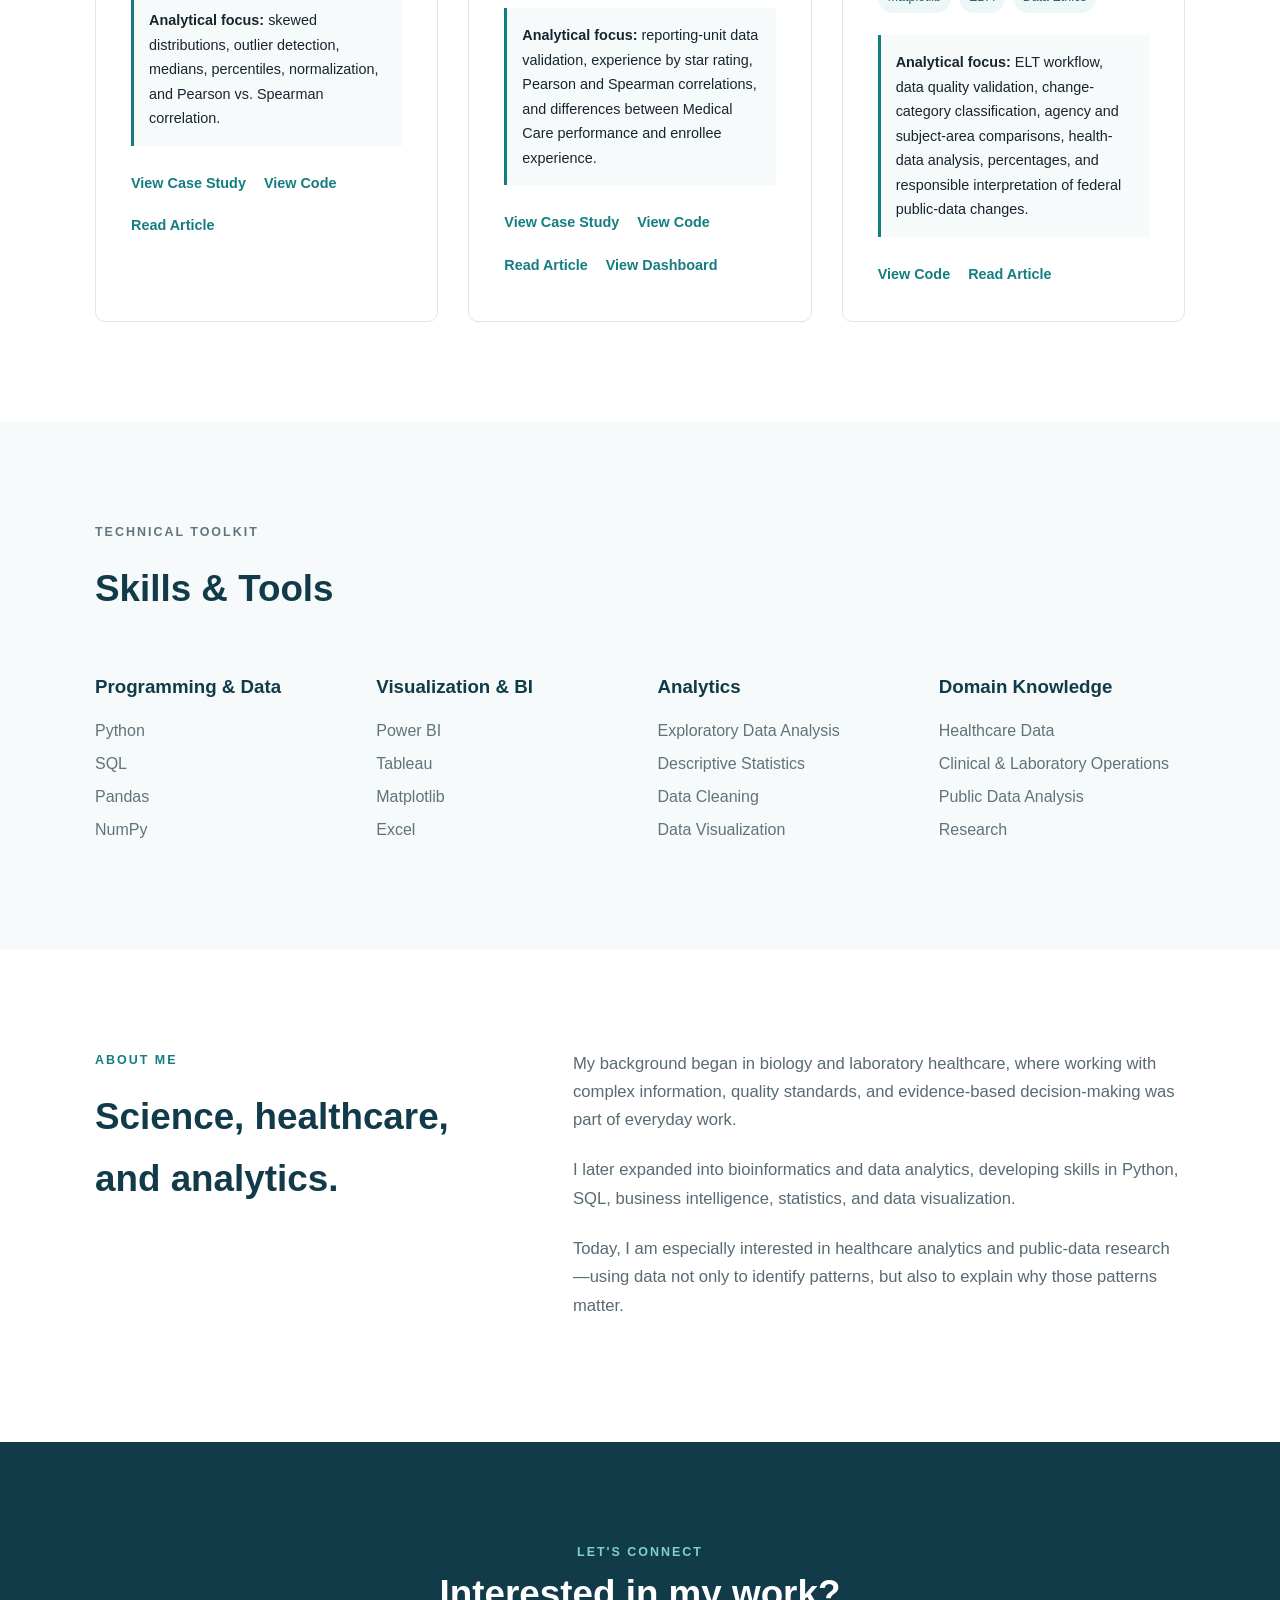
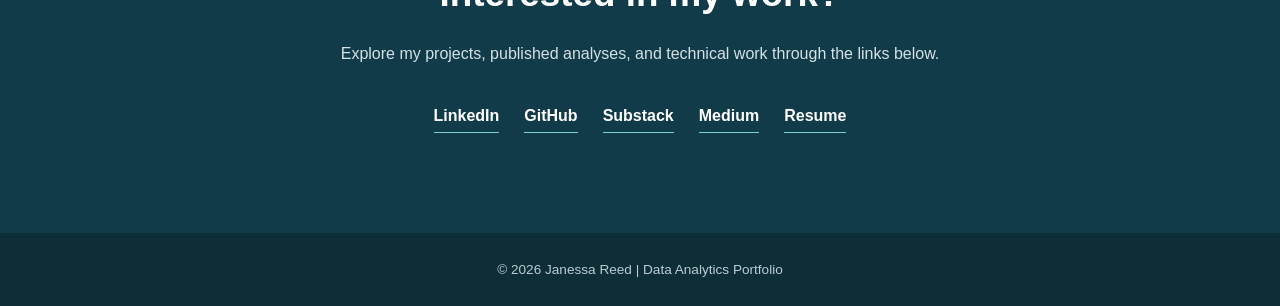
==== commit ae386c19: "Add files via upload" ====
--- a/index.html
+++ b/index.html
@@ -7,9 +7,499 @@
     <title>Janessa Reed | Healthcare Data Analyst</title>
 
     <meta name="description"
-          content="Janessa Reed's data analytics portfolio featuring healthcare, education, and public data analysis projects.">
+          content="Janessa Reed's data analytics portfolio featuring healthcare and public data analysis projects.">
 
     <link rel="stylesheet" href="style.css">
+<!-- Original stylesheet embedded for reliable ZIP previews. -->
+<style id="portfolio-style-fallback">
+/* ------------------------------
+   BASE STYLES
+-------------------------------- */
+
+* {
+    margin: 0;
+    padding: 0;
+    box-sizing: border-box;
+}
+
+html {
+    scroll-behavior: smooth;
+}
+
+body {
+    font-family: Arial, Helvetica, sans-serif;
+    background: #ffffff;
+    color: #17252f;
+    line-height: 1.7;
+}
+
+a {
+    text-decoration: none;
+    color: inherit;
+}
+
+
+/* ------------------------------
+   NAVIGATION
+-------------------------------- */
+
+header {
+    background: #ffffff;
+    border-bottom: 1px solid #e5ecef;
+    position: sticky;
+    top: 0;
+    z-index: 1000;
+}
+
+.navbar {
+    max-width: 1150px;
+    margin: auto;
+    padding: 18px 30px;
+
+    display: flex;
+    align-items: center;
+    justify-content: space-between;
+}
+
+.logo {
+    background: #123b4a;
+    color: white;
+
+    width: 42px;
+    height: 42px;
+
+    border-radius: 50%;
+
+    display: flex;
+    align-items: center;
+    justify-content: center;
+
+    font-weight: bold;
+}
+
+.nav-links {
+    list-style: none;
+    display: flex;
+    gap: 30px;
+}
+
+.nav-links a {
+    font-size: 0.95rem;
+    color: #40545e;
+}
+
+.nav-links a:hover {
+    color: #147d80;
+}
+
+
+/* ------------------------------
+   HERO
+-------------------------------- */
+
+.hero {
+    min-height: 78vh;
+
+    display: flex;
+    align-items: center;
+
+    background:
+        linear-gradient(
+            135deg,
+            #f7fbfc,
+            #edf7f7
+        );
+}
+
+.hero-content {
+    max-width: 1050px;
+    width: 100%;
+    margin: auto;
+    padding: 90px 30px;
+}
+
+.eyebrow {
+    font-size: 0.78rem;
+    font-weight: bold;
+    letter-spacing: 2px;
+
+    color: #147d80;
+
+    margin-bottom: 15px;
+}
+
+.hero h1 {
+    font-size: clamp(3rem, 7vw, 5.5rem);
+    line-height: 1;
+
+    color: #123b4a;
+
+    margin-bottom: 20px;
+}
+
+.hero h2 {
+    max-width: 750px;
+
+    font-size: clamp(1.5rem, 3vw, 2.3rem);
+    font-weight: 500;
+
+    margin-bottom: 22px;
+}
+
+.hero-description {
+    max-width: 720px;
+
+    font-size: 1.08rem;
+    color: #536771;
+
+    margin-bottom: 35px;
+}
+
+.hero-buttons {
+    display: flex;
+    flex-wrap: wrap;
+    gap: 15px;
+}
+
+.button {
+    display: inline-block;
+
+    padding: 13px 22px;
+
+    border-radius: 6px;
+
+    font-weight: bold;
+}
+
+.primary-button {
+    background: #123b4a;
+    color: white;
+}
+
+.primary-button:hover {
+    background: #0e303c;
+}
+
+.secondary-button {
+    border: 1px solid #123b4a;
+    color: #123b4a;
+}
+
+.secondary-button:hover {
+    background: #eef5f6;
+}
+
+
+/* ------------------------------
+   GENERAL SECTIONS
+-------------------------------- */
+
+.section {
+    max-width: 1150px;
+    margin: auto;
+    padding: 100px 30px;
+}
+
+.alternate-section {
+    max-width: none;
+
+    padding-left: max(30px, calc((100% - 1090px) / 2));
+    padding-right: max(30px, calc((100% - 1090px) / 2));
+
+    background: #f7fafb;
+}
+
+.section-heading {
+    max-width: 680px;
+    margin-bottom: 50px;
+}
+
+.section-heading h2,
+.about-grid h2,
+.contact-section h2 {
+    font-size: 2.3rem;
+    color: #123b4a;
+    margin-bottom: 14px;
+}
+
+.section-heading p {
+    color: #64757d;
+}
+
+
+/* ------------------------------
+   PROJECTS
+-------------------------------- */
+
+.project-grid {
+    display: grid;
+
+    grid-template-columns:
+        repeat(auto-fit, minmax(320px, 1fr));
+
+    gap: 30px;
+}
+
+.project-card {
+    border: 1px solid #dde6e9;
+
+    border-radius: 10px;
+
+    padding: 35px;
+
+    background: white;
+
+    transition:
+        transform 0.2s ease,
+        box-shadow 0.2s ease;
+}
+
+.project-card:hover {
+    transform: translateY(-5px);
+
+    box-shadow:
+        0 14px 35px rgba(18, 59, 74, 0.08);
+}
+
+.project-number {
+    color: #9eb7bb;
+    font-size: 0.85rem;
+
+    margin-bottom: 25px;
+}
+
+.project-category {
+    color: #147d80;
+
+    font-weight: bold;
+    font-size: 0.85rem;
+
+    margin-bottom: 8px;
+}
+
+.project-card h3 {
+    font-size: 1.55rem;
+
+    color: #123b4a;
+
+    margin-bottom: 18px;
+}
+
+.project-card > p {
+    color: #5a6d76;
+}
+
+.project-tags {
+    display: flex;
+
+    flex-wrap: wrap;
+
+    gap: 8px;
+
+    margin: 22px 0;
+}
+
+.project-tags span {
+    background: #edf7f7;
+
+    color: #24686b;
+
+    padding: 5px 10px;
+
+    border-radius: 20px;
+
+    font-size: 0.78rem;
+}
+
+.project-insight {
+    background: #f7fafb;
+
+    padding: 15px;
+
+    border-left: 3px solid #147d80;
+
+    font-size: 0.9rem;
+
+    margin: 20px 0;
+}
+
+.project-links {
+    display: flex;
+
+    flex-wrap: wrap;
+
+    gap: 18px;
+
+    margin-top: 25px;
+}
+
+.project-links a {
+    color: #147d80;
+
+    font-weight: bold;
+
+    font-size: 0.9rem;
+}
+
+.project-links a:hover {
+    text-decoration: underline;
+}
+
+
+/* ------------------------------
+   SKILLS
+-------------------------------- */
+
+.skills-grid {
+    display: grid;
+
+    grid-template-columns:
+        repeat(auto-fit, minmax(210px, 1fr));
+
+    gap: 35px;
+}
+
+.skill-group h3 {
+    color: #123b4a;
+
+    margin-bottom: 14px;
+}
+
+.skill-group p {
+    color: #60737b;
+
+    margin-bottom: 6px;
+}
+
+
+/* ------------------------------
+   ABOUT
+-------------------------------- */
+
+.about-grid {
+    display: grid;
+
+    grid-template-columns: 1fr 1.5fr;
+
+    gap: 70px;
+
+    align-items: start;
+}
+
+.about-text p {
+    margin-bottom: 22px;
+
+    color: #586a73;
+
+    font-size: 1.04rem;
+}
+
+
+/* ------------------------------
+   CONTACT
+-------------------------------- */
+
+.contact-section {
+    text-align: center;
+
+    padding: 100px 30px;
+
+    background: #123b4a;
+
+    color: white;
+}
+
+.contact-section .eyebrow {
+    color: #7ed0ce;
+}
+
+.contact-section h2 {
+    color: white;
+}
+
+.contact-section > p {
+    max-width: 600px;
+
+    margin: auto;
+
+    color: #d4e2e5;
+}
+
+.contact-links {
+    display: flex;
+
+    justify-content: center;
+
+    flex-wrap: wrap;
+
+    gap: 25px;
+
+    margin-top: 35px;
+}
+
+.contact-links a {
+    color: white;
+
+    font-weight: bold;
+
+    border-bottom: 1px solid #7ed0ce;
+
+    padding-bottom: 3px;
+}
+
+
+/* ------------------------------
+   FOOTER
+-------------------------------- */
+
+footer {
+    text-align: center;
+
+    padding: 25px;
+
+    background: #0d2d37;
+
+    color: #bbcdd2;
+
+    font-size: 0.85rem;
+}
+
+
+/* ------------------------------
+   MOBILE
+-------------------------------- */
+
+@media (max-width: 750px) {
+
+    .navbar {
+        padding: 15px 20px;
+    }
+
+    .nav-links {
+        gap: 14px;
+    }
+
+    .nav-links a {
+        font-size: 0.8rem;
+    }
+
+    .hero-content {
+        padding: 70px 25px;
+    }
+
+    .section {
+        padding: 75px 25px;
+    }
+
+    .about-grid {
+        grid-template-columns: 1fr;
+
+        gap: 25px;
+    }
+
+}
+
+</style>
 </head>
 
 <body>
@@ -74,7 +564,7 @@
 
                 <p>
                     Independent analyses using public data to investigate
-                    healthcare, education, and policy-related questions.
+                    healthcare analytics and policy-related questions.
                 </p>
             </div>
 
@@ -136,62 +626,38 @@
 
                 </article>
 
-
-                <!-- Student Retention Project -->
+                <!-- CMS Medical Care Ratings and Enrollee Experience Project -->
                 <article class="project-card">
-
                     <div class="project-number">02</div>
-
-                    <p class="project-category">
-                        Education Analytics
+                    <p class="project-category">Healthcare Analytics</p>
+                    <h3>CMS Medical Care Ratings &amp; Enrollee Experience</h3>
+                    <p>
+                        Exploring whether stronger CMS Marketplace Medical Care ratings
+                        are associated with better enrollee-reported health plan experiences
+                        across 308 reporting units.
                     </p>
-
-                    <h3>
-                        Student Dropout &amp; Retention Analysis
-                    </h3>
-
-                    <p>
-                        An exploratory analysis examining relationships between
-                        student outcomes and demographic, socioeconomic, academic,
-                        and macroeconomic characteristics.
-                    </p>
-
                     <div class="project-tags">
                         <span>Python</span>
-                        <span>Data Visualization</span>
-                        <span>EDA</span>
-                        <span>Statistics</span>
-                        <span>Education</span>
+                        <span>Pandas</span>
+                        <span>MySQL</span>
+                        <span>Tableau</span>
+                        <span>CMS</span>
                     </div>
-
                     <div class="project-insight">
                         <strong>Analytical focus:</strong>
-                        student age, occupation, scholarship status,
-                        unemployment, inflation, proportions, group comparisons,
-                        and responsible interpretation of contextual variables.
+                        reporting-unit data validation, experience by star rating,
+                        Pearson and Spearman correlations, and differences between
+                        Medical Care performance and enrollee experience.
                     </div>
-
                     <div class="project-links">
-
-                        <a href="retention.html">
-                            View Case Study
-                        </a>
-
-                        <a href="https://github.com/jreed2021/student-dropout-analysis"
-                           target="_blank"
-                           rel="noopener noreferrer">
-                            View Code
-                        </a>
-
-                        <a href="https://substack.com/home/post/p-208876936"
-                           target="_blank"
-                           rel="noopener noreferrer">
-                            Read Article
-                        </a>
-
+                        <a href="cms-experience.html">View Case Study</a>
+                        <a href="https://github.com/jreed2021/cms-health-plan-experience-analysis" target="_blank" rel="noopener noreferrer">View Code</a>
+                        <a href="https://medium.com/@reed.janessa21/does-a-higher-rated-health-plan-actually-mean-a-better-patient-experience-5209d96bfe1c" target="_blank" rel="noopener noreferrer">Read Article</a>
+                        <a href="https://public.tableau.com/app/profile/janessa.reed/viz/CMSMedicalCareRatingsandEnrolleeExperience/Dashboard1" target="_blank" rel="noopener noreferrer">View Dashboard</a>
                     </div>
-
                 </article>
+
+
 
                <!-- Federal Data Terminations Project -->
                <article class="project-card">
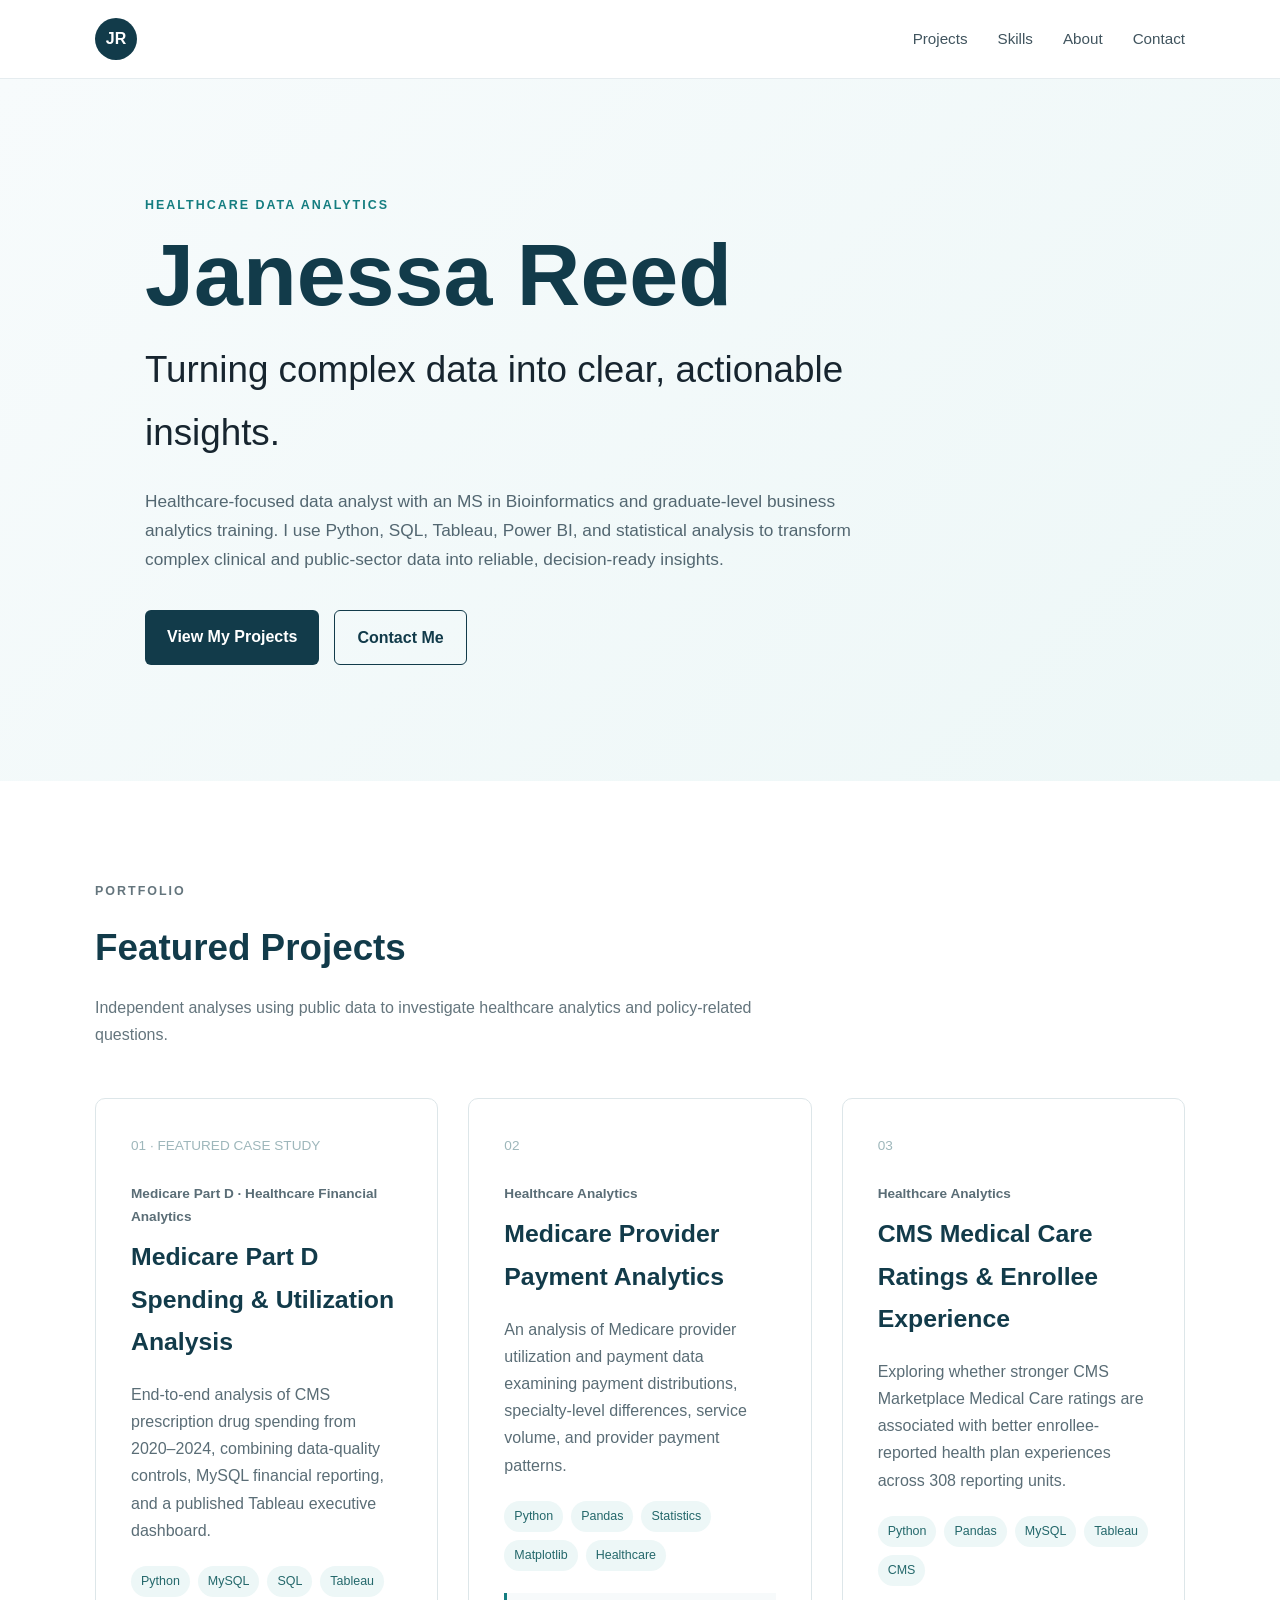
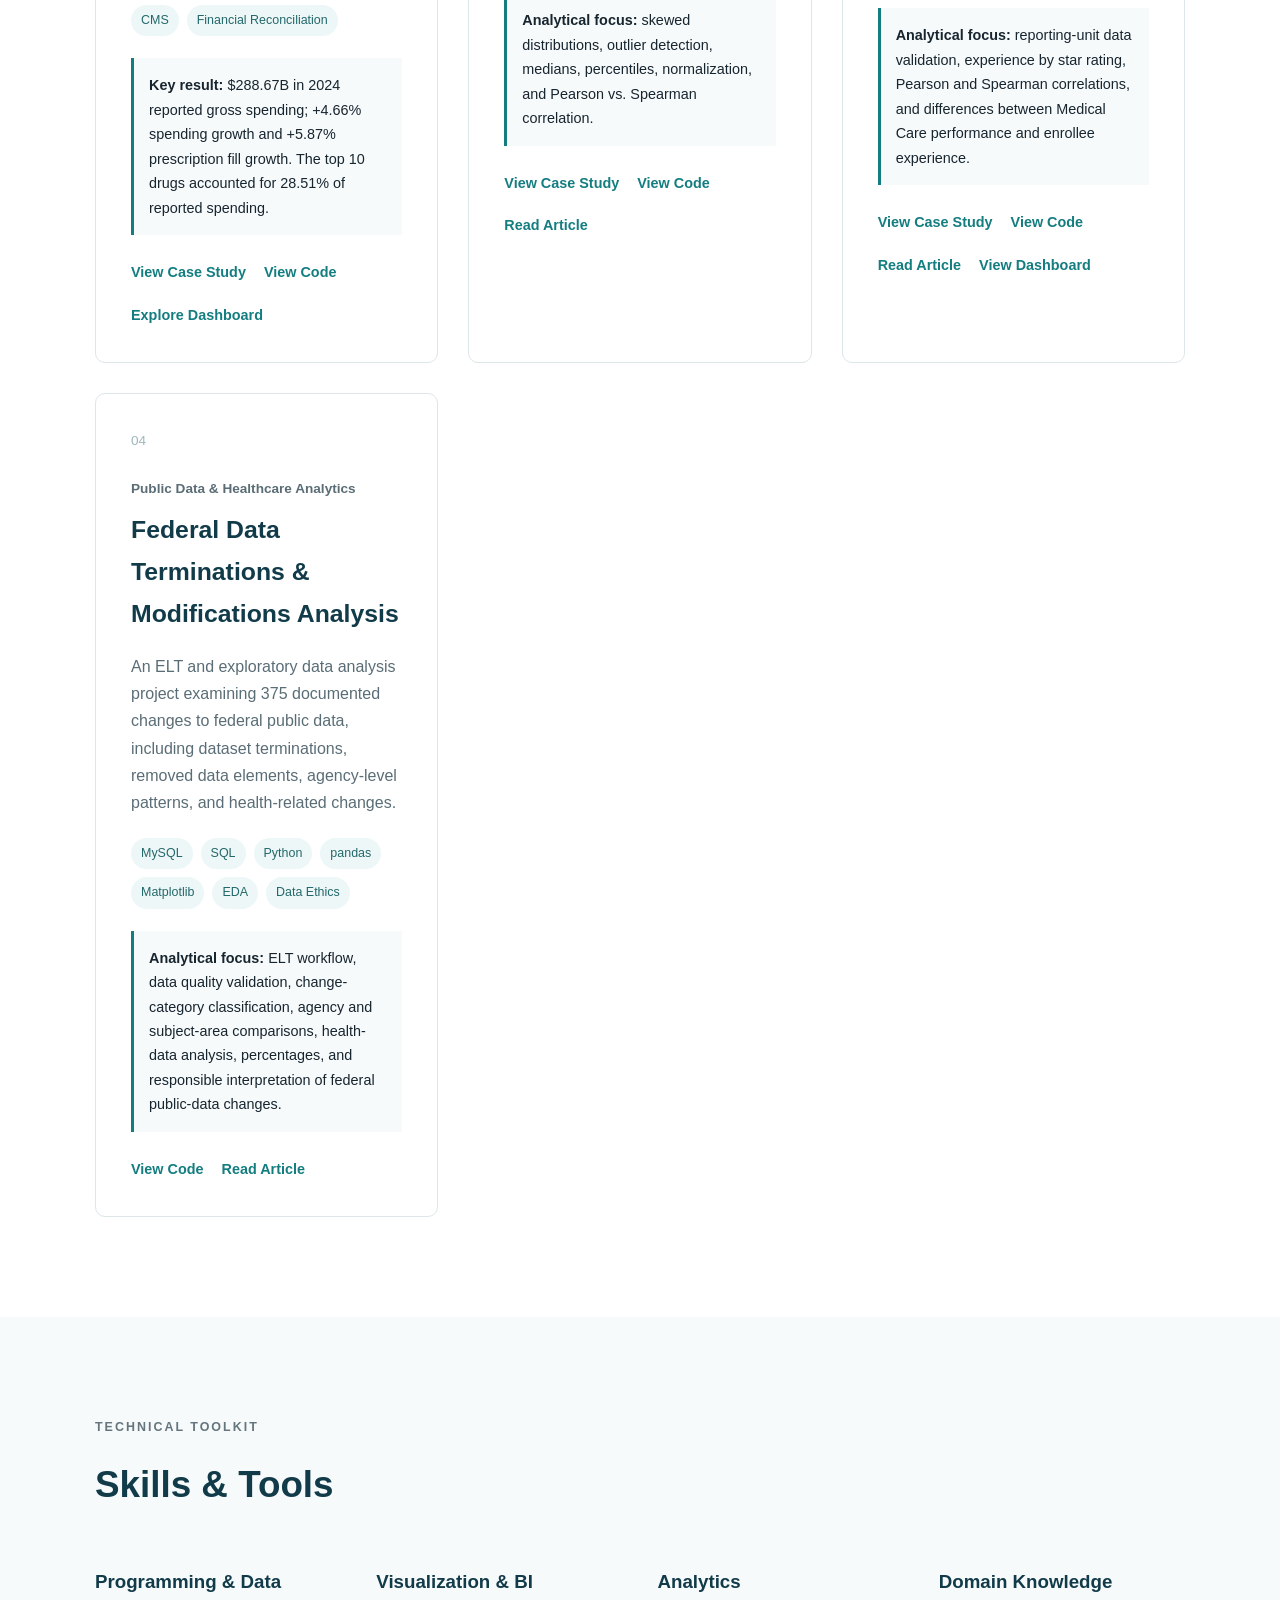
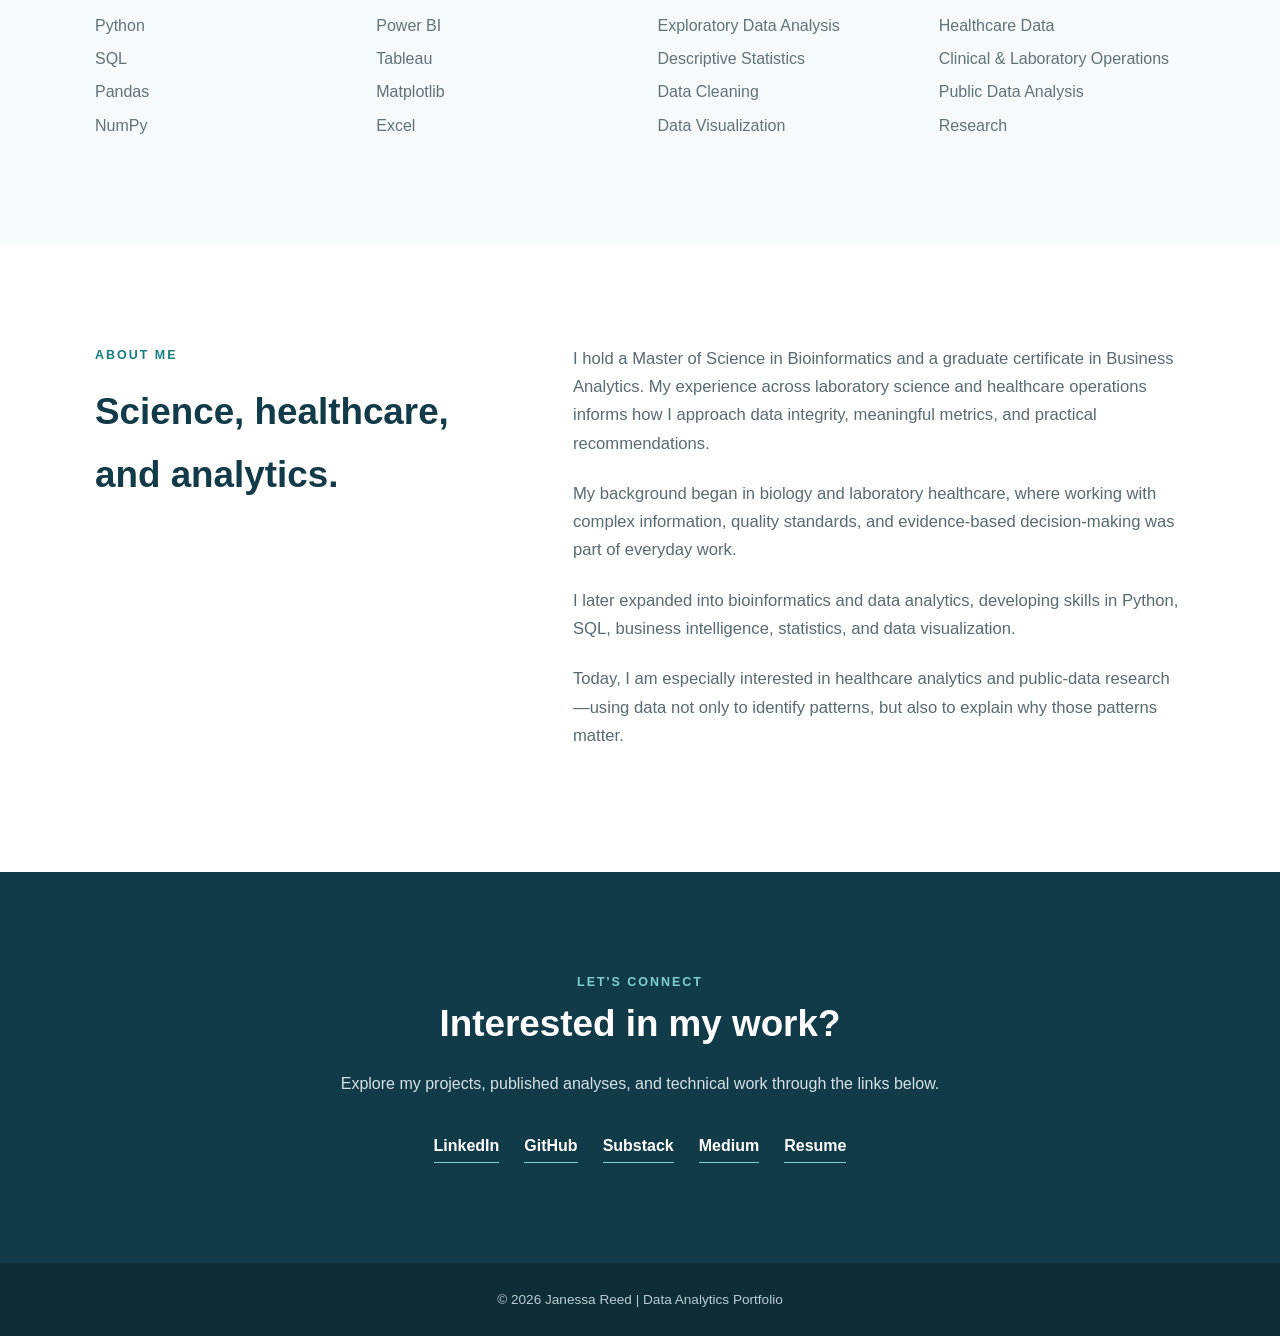
==== commit 3d30bcbb: "Add files via upload" ====
--- a/index.html
+++ b/index.html
@@ -1,884 +1,282 @@
 <!DOCTYPE html>
 <html lang="en">
 <head>
-    <meta charset="UTF-8">
-    <meta name="viewport" content="width=device-width, initial-scale=1.0">
+<meta charset="utf-8"/>
+<meta content="width=device-width, initial-scale=1.0" name="viewport"/>
+<title>Janessa Reed | Healthcare Data Analyst</title>
+<meta content="Healthcare data analytics portfolio showcasing Medicare Part D spending, utilization, financial reconciliation, CMS data quality, Python, SQL and Tableau projects." name="description"/>
+<link href="style.css" rel="stylesheet"/>
+<!-- Original stylesheet embedded for reliable ZIP previews. -->
 
-    <title>Janessa Reed | Healthcare Data Analyst</title>
-
-    <meta name="description"
-          content="Janessa Reed's data analytics portfolio featuring healthcare and public data analysis projects.">
-
-    <link rel="stylesheet" href="style.css">
-<!-- Original stylesheet embedded for reliable ZIP previews. -->
-<style id="portfolio-style-fallback">
-/* ------------------------------
-   BASE STYLES
--------------------------------- */
-
-* {
-    margin: 0;
-    padding: 0;
-    box-sizing: border-box;
-}
-
-html {
-    scroll-behavior: smooth;
-}
-
-body {
-    font-family: Arial, Helvetica, sans-serif;
-    background: #ffffff;
-    color: #17252f;
-    line-height: 1.7;
-}
-
-a {
-    text-decoration: none;
-    color: inherit;
-}
-
-
-/* ------------------------------
-   NAVIGATION
--------------------------------- */
-
-header {
-    background: #ffffff;
-    border-bottom: 1px solid #e5ecef;
-    position: sticky;
-    top: 0;
-    z-index: 1000;
-}
-
-.navbar {
-    max-width: 1150px;
-    margin: auto;
-    padding: 18px 30px;
-
-    display: flex;
-    align-items: center;
-    justify-content: space-between;
-}
-
-.logo {
-    background: #123b4a;
-    color: white;
-
-    width: 42px;
-    height: 42px;
-
-    border-radius: 50%;
-
-    display: flex;
-    align-items: center;
-    justify-content: center;
-
-    font-weight: bold;
-}
-
-.nav-links {
-    list-style: none;
-    display: flex;
-    gap: 30px;
-}
-
-.nav-links a {
-    font-size: 0.95rem;
-    color: #40545e;
-}
-
-.nav-links a:hover {
-    color: #147d80;
-}
-
-
-/* ------------------------------
-   HERO
--------------------------------- */
-
-.hero {
-    min-height: 78vh;
-
-    display: flex;
-    align-items: center;
-
-    background:
-        linear-gradient(
-            135deg,
-            #f7fbfc,
-            #edf7f7
-        );
-}
-
-.hero-content {
-    max-width: 1050px;
-    width: 100%;
-    margin: auto;
-    padding: 90px 30px;
-}
-
-.eyebrow {
-    font-size: 0.78rem;
-    font-weight: bold;
-    letter-spacing: 2px;
-
-    color: #147d80;
-
-    margin-bottom: 15px;
-}
-
-.hero h1 {
-    font-size: clamp(3rem, 7vw, 5.5rem);
-    line-height: 1;
-
-    color: #123b4a;
-
-    margin-bottom: 20px;
-}
-
-.hero h2 {
-    max-width: 750px;
-
-    font-size: clamp(1.5rem, 3vw, 2.3rem);
-    font-weight: 500;
-
-    margin-bottom: 22px;
-}
-
-.hero-description {
-    max-width: 720px;
-
-    font-size: 1.08rem;
-    color: #536771;
-
-    margin-bottom: 35px;
-}
-
-.hero-buttons {
-    display: flex;
-    flex-wrap: wrap;
-    gap: 15px;
-}
-
-.button {
-    display: inline-block;
-
-    padding: 13px 22px;
-
-    border-radius: 6px;
-
-    font-weight: bold;
-}
-
-.primary-button {
-    background: #123b4a;
-    color: white;
-}
-
-.primary-button:hover {
-    background: #0e303c;
-}
-
-.secondary-button {
-    border: 1px solid #123b4a;
-    color: #123b4a;
-}
-
-.secondary-button:hover {
-    background: #eef5f6;
-}
-
-
-/* ------------------------------
-   GENERAL SECTIONS
--------------------------------- */
-
-.section {
-    max-width: 1150px;
-    margin: auto;
-    padding: 100px 30px;
-}
-
-.alternate-section {
-    max-width: none;
-
-    padding-left: max(30px, calc((100% - 1090px) / 2));
-    padding-right: max(30px, calc((100% - 1090px) / 2));
-
-    background: #f7fafb;
-}
-
-.section-heading {
-    max-width: 680px;
-    margin-bottom: 50px;
-}
-
-.section-heading h2,
-.about-grid h2,
-.contact-section h2 {
-    font-size: 2.3rem;
-    color: #123b4a;
-    margin-bottom: 14px;
-}
-
-.section-heading p {
-    color: #64757d;
-}
-
-
-/* ------------------------------
-   PROJECTS
--------------------------------- */
-
-.project-grid {
-    display: grid;
-
-    grid-template-columns:
-        repeat(auto-fit, minmax(320px, 1fr));
-
-    gap: 30px;
-}
-
-.project-card {
-    border: 1px solid #dde6e9;
-
-    border-radius: 10px;
-
-    padding: 35px;
-
-    background: white;
-
-    transition:
-        transform 0.2s ease,
-        box-shadow 0.2s ease;
-}
-
-.project-card:hover {
-    transform: translateY(-5px);
-
-    box-shadow:
-        0 14px 35px rgba(18, 59, 74, 0.08);
-}
-
-.project-number {
-    color: #9eb7bb;
-    font-size: 0.85rem;
-
-    margin-bottom: 25px;
-}
-
-.project-category {
-    color: #147d80;
-
-    font-weight: bold;
-    font-size: 0.85rem;
-
-    margin-bottom: 8px;
-}
-
-.project-card h3 {
-    font-size: 1.55rem;
-
-    color: #123b4a;
-
-    margin-bottom: 18px;
-}
-
-.project-card > p {
-    color: #5a6d76;
-}
-
-.project-tags {
-    display: flex;
-
-    flex-wrap: wrap;
-
-    gap: 8px;
-
-    margin: 22px 0;
-}
-
-.project-tags span {
-    background: #edf7f7;
-
-    color: #24686b;
-
-    padding: 5px 10px;
-
-    border-radius: 20px;
-
-    font-size: 0.78rem;
-}
-
-.project-insight {
-    background: #f7fafb;
-
-    padding: 15px;
-
-    border-left: 3px solid #147d80;
-
-    font-size: 0.9rem;
-
-    margin: 20px 0;
-}
-
-.project-links {
-    display: flex;
-
-    flex-wrap: wrap;
-
-    gap: 18px;
-
-    margin-top: 25px;
-}
-
-.project-links a {
-    color: #147d80;
-
-    font-weight: bold;
-
-    font-size: 0.9rem;
-}
-
-.project-links a:hover {
-    text-decoration: underline;
-}
-
-
-/* ------------------------------
-   SKILLS
--------------------------------- */
-
-.skills-grid {
-    display: grid;
-
-    grid-template-columns:
-        repeat(auto-fit, minmax(210px, 1fr));
-
-    gap: 35px;
-}
-
-.skill-group h3 {
-    color: #123b4a;
-
-    margin-bottom: 14px;
-}
-
-.skill-group p {
-    color: #60737b;
-
-    margin-bottom: 6px;
-}
-
-
-/* ------------------------------
-   ABOUT
--------------------------------- */
-
-.about-grid {
-    display: grid;
-
-    grid-template-columns: 1fr 1.5fr;
-
-    gap: 70px;
-
-    align-items: start;
-}
-
-.about-text p {
-    margin-bottom: 22px;
-
-    color: #586a73;
-
-    font-size: 1.04rem;
-}
-
-
-/* ------------------------------
-   CONTACT
--------------------------------- */
-
-.contact-section {
-    text-align: center;
-
-    padding: 100px 30px;
-
-    background: #123b4a;
-
-    color: white;
-}
-
-.contact-section .eyebrow {
-    color: #7ed0ce;
-}
-
-.contact-section h2 {
-    color: white;
-}
-
-.contact-section > p {
-    max-width: 600px;
-
-    margin: auto;
-
-    color: #d4e2e5;
-}
-
-.contact-links {
-    display: flex;
-
-    justify-content: center;
-
-    flex-wrap: wrap;
-
-    gap: 25px;
-
-    margin-top: 35px;
-}
-
-.contact-links a {
-    color: white;
-
-    font-weight: bold;
-
-    border-bottom: 1px solid #7ed0ce;
-
-    padding-bottom: 3px;
-}
-
-
-/* ------------------------------
-   FOOTER
--------------------------------- */
-
-footer {
-    text-align: center;
-
-    padding: 25px;
-
-    background: #0d2d37;
-
-    color: #bbcdd2;
-
-    font-size: 0.85rem;
-}
-
-
-/* ------------------------------
-   MOBILE
--------------------------------- */
-
-@media (max-width: 750px) {
-
-    .navbar {
-        padding: 15px 20px;
-    }
-
-    .nav-links {
-        gap: 14px;
-    }
-
-    .nav-links a {
-        font-size: 0.8rem;
-    }
-
-    .hero-content {
-        padding: 70px 25px;
-    }
-
-    .section {
-        padding: 75px 25px;
-    }
-
-    .about-grid {
-        grid-template-columns: 1fr;
-
-        gap: 25px;
-    }
-
-}
-
-</style>
 </head>
-
 <body>
-
-    <!-- Navigation -->
-    <header>
-        <nav class="navbar">
-            <div class="logo">JR</div>
-
-            <ul class="nav-links">
-                <li><a href="#projects">Projects</a></li>
-                <li><a href="#skills">Skills</a></li>
-                <li><a href="#about">About</a></li>
-                <li><a href="#contact">Contact</a></li>
-            </ul>
-        </nav>
-    </header>
-
-
-    <!-- Hero Section -->
-    <main>
-
-        <section class="hero">
-            <div class="hero-content">
-
-                <p class="eyebrow">HEALTHCARE DATA ANALYTICS</p>
-
-                <h1>Janessa Reed</h1>
-
-                <h2>
+<!-- Navigation -->
+<header>
+<nav class="navbar">
+<div class="logo">JR</div>
+<ul class="nav-links">
+<li><a href="#projects">Projects</a></li>
+<li><a href="#skills">Skills</a></li>
+<li><a href="#about">About</a></li>
+<li><a href="#contact">Contact</a></li>
+</ul>
+</nav>
+</header>
+<!-- Hero Section -->
+<main>
+<section class="hero">
+<div class="hero-content">
+<p class="eyebrow">HEALTHCARE DATA ANALYTICS</p>
+<h1>Janessa Reed</h1>
+<h2>
                     Turning complex data into clear, actionable insights.
                 </h2>
-
-                <p class="hero-description">
-                    Data analyst with a background in healthcare, biology, and
-                    bioinformatics. I use Python, SQL, Power BI, Tableau, and
-                    statistical analysis to investigate real-world questions
-                    and communicate meaningful findings.
-                </p>
-
-                <div class="hero-buttons">
-                    <a href="#projects" class="button primary-button">
+<p class="hero-description">Healthcare-focused data analyst with an MS in Bioinformatics and graduate-level business analytics training. I use Python, SQL, Tableau, Power BI, and statistical analysis to transform complex clinical and public-sector data into reliable, decision-ready insights.</p>
+<div class="hero-buttons">
+<a class="button primary-button" href="#projects">
                         View My Projects
                     </a>
-
-                    <a href="#contact" class="button secondary-button">
+<a class="button secondary-button" href="#contact">
                         Contact Me
                     </a>
-                </div>
-
-            </div>
-        </section>
-
-
-        <!-- Featured Projects -->
-        <section id="projects" class="section">
-
-            <div class="section-heading">
-                <p class="eyebrow">PORTFOLIO</p>
-
-                <h2>Featured Projects</h2>
-
-                <p>
+</div>
+</div>
+</section>
+<!-- Featured Projects -->
+<section class="section" id="projects">
+<div class="section-heading">
+<p class="eyebrow">PORTFOLIO</p>
+<h2>Featured Projects</h2>
+<p>
                     Independent analyses using public data to investigate
                     healthcare analytics and policy-related questions.
                 </p>
-            </div>
-
-            <div class="project-grid">
-
-                <!-- Medicare Project -->
-                <article class="project-card">
-
-                    <div class="project-number">01</div>
-
-                    <p class="project-category">
+</div>
+<div class="project-grid"><article class="project-card featured-project">
+<div class="project-number">01 · FEATURED CASE STUDY</div>
+<p class="project-category">Medicare Part D · Healthcare Financial Analytics</p>
+<h3>Medicare Part D Spending &amp; Utilization Analysis</h3>
+<p>End-to-end analysis of CMS prescription drug spending from 2020–2024, combining data-quality controls, MySQL financial reporting, and a published Tableau executive dashboard.</p>
+<div class="project-tags"><span>Python</span><span>MySQL</span><span>SQL</span><span>Tableau</span><span>CMS</span><span>Financial Reconciliation</span></div>
+<div class="project-insight"><strong>Key result:</strong> $288.67B in 2024 reported gross spending; +4.66% spending growth and +5.87% prescription fill growth. The top 10 drugs accounted for 28.51% of reported spending.</div>
+<div class="project-links">
+<a href="medicare-part-d.html">View Case Study</a>
+<a href="https://github.com/jreed2021/medicare-part-d-spending-analysis" rel="noopener noreferrer" target="_blank">View Code</a>
+<a href="https://public.tableau.com/app/profile/janessa.reed/viz/MedicarePartDSpendingUtilizationAnalysis/MedicarePartDSpendingUtilizationAnalysis" rel="noopener noreferrer" target="_blank">Explore Dashboard</a>
+</div>
+</article>
+<!-- Medicare Project -->
+<article class="project-card">
+<div class="project-number">02</div>
+<p class="project-category">
                         Healthcare Analytics
                     </p>
-
-                    <h3>
+<h3>
                         Medicare Provider Payment Analytics
                     </h3>
-
-                    <p>
+<p>
                         An analysis of Medicare provider utilization and payment
                         data examining payment distributions, specialty-level
                         differences, service volume, and provider payment patterns.
                     </p>
-
-                    <div class="project-tags">
-                        <span>Python</span>
-                        <span>Pandas</span>
-                        <span>Statistics</span>
-                        <span>Matplotlib</span>
-                        <span>Healthcare</span>
-                    </div>
-
-                    <div class="project-insight">
-                        <strong>Analytical focus:</strong>
+<div class="project-tags">
+<span>Python</span>
+<span>Pandas</span>
+<span>Statistics</span>
+<span>Matplotlib</span>
+<span>Healthcare</span>
+</div>
+<div class="project-insight">
+<strong>Analytical focus:</strong>
                         skewed distributions, outlier detection, medians,
                         percentiles, normalization, and Pearson vs. Spearman
                         correlation.
                     </div>
-
-                    <div class="project-links">
-
-                        <a href="medicare.html">
+<div class="project-links">
+<a href="medicare.html">
                             View Case Study
                         </a>
-
-                        <a href="https://github.com/jreed2021/medicare-provider-payment-analysis"
-                           target="_blank"
-                           rel="noopener noreferrer">
+<a href="https://github.com/jreed2021/medicare-provider-payment-analysis" rel="noopener noreferrer" target="_blank">
                             View Code
                         </a>
-
-                        <a href="https://medium.com/@reed.janessa21/why-do-some-medicare-providers-receive-more-volume-explains-a-lot-but-not-everything-f134012d2d88"
-                           target="_blank"
-                           rel="noopener noreferrer">
+<a href="https://medium.com/@reed.janessa21/why-do-some-medicare-providers-receive-more-volume-explains-a-lot-but-not-everything-f134012d2d88" rel="noopener noreferrer" target="_blank">
                             Read Article
                         </a>
-
-                    </div>
-
-                </article>
-
-                <!-- CMS Medical Care Ratings and Enrollee Experience Project -->
-                <article class="project-card">
-                    <div class="project-number">02</div>
-                    <p class="project-category">Healthcare Analytics</p>
-                    <h3>CMS Medical Care Ratings &amp; Enrollee Experience</h3>
-                    <p>
+</div>
+</article>
+<!-- CMS Medical Care Ratings and Enrollee Experience Project -->
+<article class="project-card">
+<div class="project-number">03</div>
+<p class="project-category">Healthcare Analytics</p>
+<h3>CMS Medical Care Ratings &amp; Enrollee Experience</h3>
+<p>
                         Exploring whether stronger CMS Marketplace Medical Care ratings
                         are associated with better enrollee-reported health plan experiences
                         across 308 reporting units.
                     </p>
-                    <div class="project-tags">
-                        <span>Python</span>
-                        <span>Pandas</span>
-                        <span>MySQL</span>
-                        <span>Tableau</span>
-                        <span>CMS</span>
-                    </div>
-                    <div class="project-insight">
-                        <strong>Analytical focus:</strong>
+<div class="project-tags">
+<span>Python</span>
+<span>Pandas</span>
+<span>MySQL</span>
+<span>Tableau</span>
+<span>CMS</span>
+</div>
+<div class="project-insight">
+<strong>Analytical focus:</strong>
                         reporting-unit data validation, experience by star rating,
                         Pearson and Spearman correlations, and differences between
                         Medical Care performance and enrollee experience.
                     </div>
-                    <div class="project-links">
-                        <a href="cms-experience.html">View Case Study</a>
-                        <a href="https://github.com/jreed2021/cms-health-plan-experience-analysis" target="_blank" rel="noopener noreferrer">View Code</a>
-                        <a href="https://medium.com/@reed.janessa21/does-a-higher-rated-health-plan-actually-mean-a-better-patient-experience-5209d96bfe1c" target="_blank" rel="noopener noreferrer">Read Article</a>
-                        <a href="https://public.tableau.com/app/profile/janessa.reed/viz/CMSMedicalCareRatingsandEnrolleeExperience/Dashboard1" target="_blank" rel="noopener noreferrer">View Dashboard</a>
-                    </div>
-                </article>
-
-
-
-               <!-- Federal Data Terminations Project -->
-               <article class="project-card">
-
-                   <div class="project-number">03</div>
-
-                   <p class="project-category">
+<div class="project-links">
+<a href="cms-experience.html">View Case Study</a>
+<a href="https://github.com/jreed2021/cms-health-plan-experience-analysis" rel="noopener noreferrer" target="_blank">View Code</a>
+<a href="https://medium.com/@reed.janessa21/does-a-higher-rated-health-plan-actually-mean-a-better-patient-experience-5209d96bfe1c" rel="noopener noreferrer" target="_blank">Read Article</a>
+<a href="https://public.tableau.com/app/profile/janessa.reed/viz/CMSMedicalCareRatingsandEnrolleeExperience/Dashboard1" rel="noopener noreferrer" target="_blank">View Dashboard</a>
+</div>
+</article>
+<!-- Federal Data Terminations Project -->
+<article class="project-card">
+<div class="project-number">04</div>
+<p class="project-category">
                       Public Data &amp; Healthcare Analytics
                    </p>
-
-                   <h3>
+<h3>
                       Federal Data Terminations &amp; Modifications Analysis
                    </h3>
-
-                   <p>
+<p>
                      An ELT and exploratory data analysis project examining
                      375 documented changes to federal public data, including
                      dataset terminations, removed data elements, agency-level
                      patterns, and health-related changes.
                     </p>
-
-                  <div class="project-tags">
-                      <span>MySQL</span>
-                      <span>SQL</span>
-                      <span>Python</span>
-                      <span>pandas</span>
-                      <span>Matplotlib</span>
-                      <span>EDA</span>
-                      <span>Data Ethics</span>
-                 </div>
-
-                 <div class="project-insight">
-                     <strong>Analytical focus:</strong>
+<div class="project-tags">
+<span>MySQL</span>
+<span>SQL</span>
+<span>Python</span>
+<span>pandas</span>
+<span>Matplotlib</span>
+<span>EDA</span>
+<span>Data Ethics</span>
+</div>
+<div class="project-insight">
+<strong>Analytical focus:</strong>
                      ELT workflow, data quality validation, change-category
                      classification, agency and subject-area comparisons,
                      health-data analysis, percentages, and responsible
                     interpretation of federal public-data changes.
                 </div>
-
-                <div class="project-links">
-
-                    <a href="https://github.com/jreed2021/federal-data-termination-analysis"
-                       target="_blank"
-                       rel="noopener noreferrer">
+<div class="project-links">
+<a href="https://github.com/jreed2021/federal-data-termination-analysis" rel="noopener noreferrer" target="_blank">
                        View Code
                    </a>
-
-                <a href="https://medium.com/@reed.janessa21/when-the-data-disappears-what-i-found-after-analyzing-changes-to-federal-public-data-841e0a6fd6cc"
-                   target="_blank"
-                   rel="noopener noreferrer">
+<a href="https://medium.com/@reed.janessa21/when-the-data-disappears-what-i-found-after-analyzing-changes-to-federal-public-data-841e0a6fd6cc" rel="noopener noreferrer" target="_blank">
                    Read Article
                </a>
-
-             </div>
-
-</article> 
- 
-</div>
-
-</section>
-
-
-        <!-- Skills -->
-        <section id="skills" class="section alternate-section">
-
-            <div class="section-heading">
-                <p class="eyebrow">TECHNICAL TOOLKIT</p>
-
-                <h2>Skills &amp; Tools</h2>
-            </div>
-
-
-            <div class="skills-grid">
-
-                <div class="skill-group">
-                    <h3>Programming &amp; Data</h3>
-
-                    <p>Python</p>
-                    <p>SQL</p>
-                    <p>Pandas</p>
-                    <p>NumPy</p>
-                </div>
-
-
-                <div class="skill-group">
-                    <h3>Visualization &amp; BI</h3>
-
-                    <p>Power BI</p>
-                    <p>Tableau</p>
-                    <p>Matplotlib</p>
-                    <p>Excel</p>
-                </div>
-
-
-                <div class="skill-group">
-                    <h3>Analytics</h3>
-
-                    <p>Exploratory Data Analysis</p>
-                    <p>Descriptive Statistics</p>
-                    <p>Data Cleaning</p>
-                    <p>Data Visualization</p>
-                </div>
-
-
-                <div class="skill-group">
-                    <h3>Domain Knowledge</h3>
-
-                    <p>Healthcare Data</p>
-                    <p>Clinical &amp; Laboratory Operations</p>
-                    <p>Public Data Analysis</p>
-                    <p>Research</p>
-                </div>
-
-            </div>
-
-        </section>
-
-
-        <!-- About -->
-        <section id="about" class="section">
-
-            <div class="about-grid">
-
-                <div>
-                    <p class="eyebrow">ABOUT ME</p>
-
-                    <h2>
+</div>
+</article>
+</div>
+</section>
+<!-- Skills -->
+<section class="section alternate-section" id="skills">
+<div class="section-heading">
+<p class="eyebrow">TECHNICAL TOOLKIT</p>
+<h2>Skills &amp; Tools</h2>
+</div>
+<div class="skills-grid">
+<div class="skill-group">
+<h3>Programming &amp; Data</h3>
+<p>Python</p>
+<p>SQL</p>
+<p>Pandas</p>
+<p>NumPy</p>
+</div>
+<div class="skill-group">
+<h3>Visualization &amp; BI</h3>
+<p>Power BI</p>
+<p>Tableau</p>
+<p>Matplotlib</p>
+<p>Excel</p>
+</div>
+<div class="skill-group">
+<h3>Analytics</h3>
+<p>Exploratory Data Analysis</p>
+<p>Descriptive Statistics</p>
+<p>Data Cleaning</p>
+<p>Data Visualization</p>
+</div>
+<div class="skill-group">
+<h3>Domain Knowledge</h3>
+<p>Healthcare Data</p>
+<p>Clinical &amp; Laboratory Operations</p>
+<p>Public Data Analysis</p>
+<p>Research</p>
+</div>
+</div>
+</section>
+<!-- About -->
+<section class="section" id="about">
+<div class="about-grid">
+<div>
+<p class="eyebrow">ABOUT ME</p>
+<h2>
                         Science, healthcare, and analytics.
                     </h2>
-                </div>
-
-
-                <div class="about-text">
-
-                    <p>
+</div>
+<div class="about-text">
+<p>I hold a Master of Science in Bioinformatics and a graduate certificate in Business Analytics. My experience across laboratory science and healthcare operations informs how I approach data integrity, meaningful metrics, and practical recommendations.</p><p>
                         My background began in biology and laboratory healthcare,
                         where working with complex information, quality standards,
                         and evidence-based decision-making was part of everyday work.
                     </p>
-
-                    <p>
+<p>
                         I later expanded into bioinformatics and data analytics,
                         developing skills in Python, SQL, business intelligence,
                         statistics, and data visualization.
                     </p>
-
-                    <p>
+<p>
                         Today, I am especially interested in healthcare analytics
                         and public-data research—using data not only to identify
                         patterns, but also to explain why those patterns matter.
                     </p>
-
-                </div>
-
-            </div>
-
-        </section>
-
-
-        <!-- Contact -->
-        <section id="contact" class="contact-section">
-
-            <p class="eyebrow">
+</div>
+</div>
+</section>
+<!-- Contact -->
+<section class="contact-section" id="contact">
+<p class="eyebrow">
                 LET'S CONNECT
             </p>
-
-            <h2>
+<h2>
                 Interested in my work?
             </h2>
-
-            <p>
+<p>
                 Explore my projects, published analyses, and technical work
                 through the links below.
             </p>
-
-
-            <div class="contact-links">
-
-                <a href="https://www.linkedin.com/in/janessa-clark-reed-els-aab-413263111/"
-                   target="_blank"
-                   rel="noopener noreferrer">
+<div class="contact-links">
+<a href="https://www.linkedin.com/in/janessa-clark-reed-els-aab-413263111/" rel="noopener noreferrer" target="_blank">
                     LinkedIn
                 </a>
-
-                <a href="https://github.com/jreed2021"
-                   target="_blank"
-                   rel="noopener noreferrer">
+<a href="https://github.com/jreed2021" rel="noopener noreferrer" target="_blank">
                     GitHub
                 </a>
-
-                <a href="https://substack.com/@janessareed"
-                   target="_blank"
-                   rel="noopener noreferrer">
+<a href="https://substack.com/@janessareed" rel="noopener noreferrer" target="_blank">
                     Substack
                 </a>
-
-                <a href="https://medium.com/@reed.janessa21"
-                   target="_blank"
-                   rel="noopener noreferrer">
+<a href="https://medium.com/@reed.janessa21" rel="noopener noreferrer" target="_blank">
                     Medium
                 </a>
-        
-                <a href="Janessa Reed, Data Analyst.pdf"
-                   target="_blank"
-                   rel="noopener noreferrer">
+<a href="Janessa Reed, Data Analyst.pdf" rel="noopener noreferrer" target="_blank">
                     Resume
                 </a>
-              
-            </div>
-
-        </section>
-
-    </main>
-
-
-    <!-- Footer -->
-    <footer>
-        <p>
+</div>
+</section>
+</main>
+<!-- Footer -->
+<footer>
+<p>
             © 2026 Janessa Reed | Data Analytics Portfolio
         </p>
-    </footer>
-
+</footer>
 </body>
-</html>
+</html>
